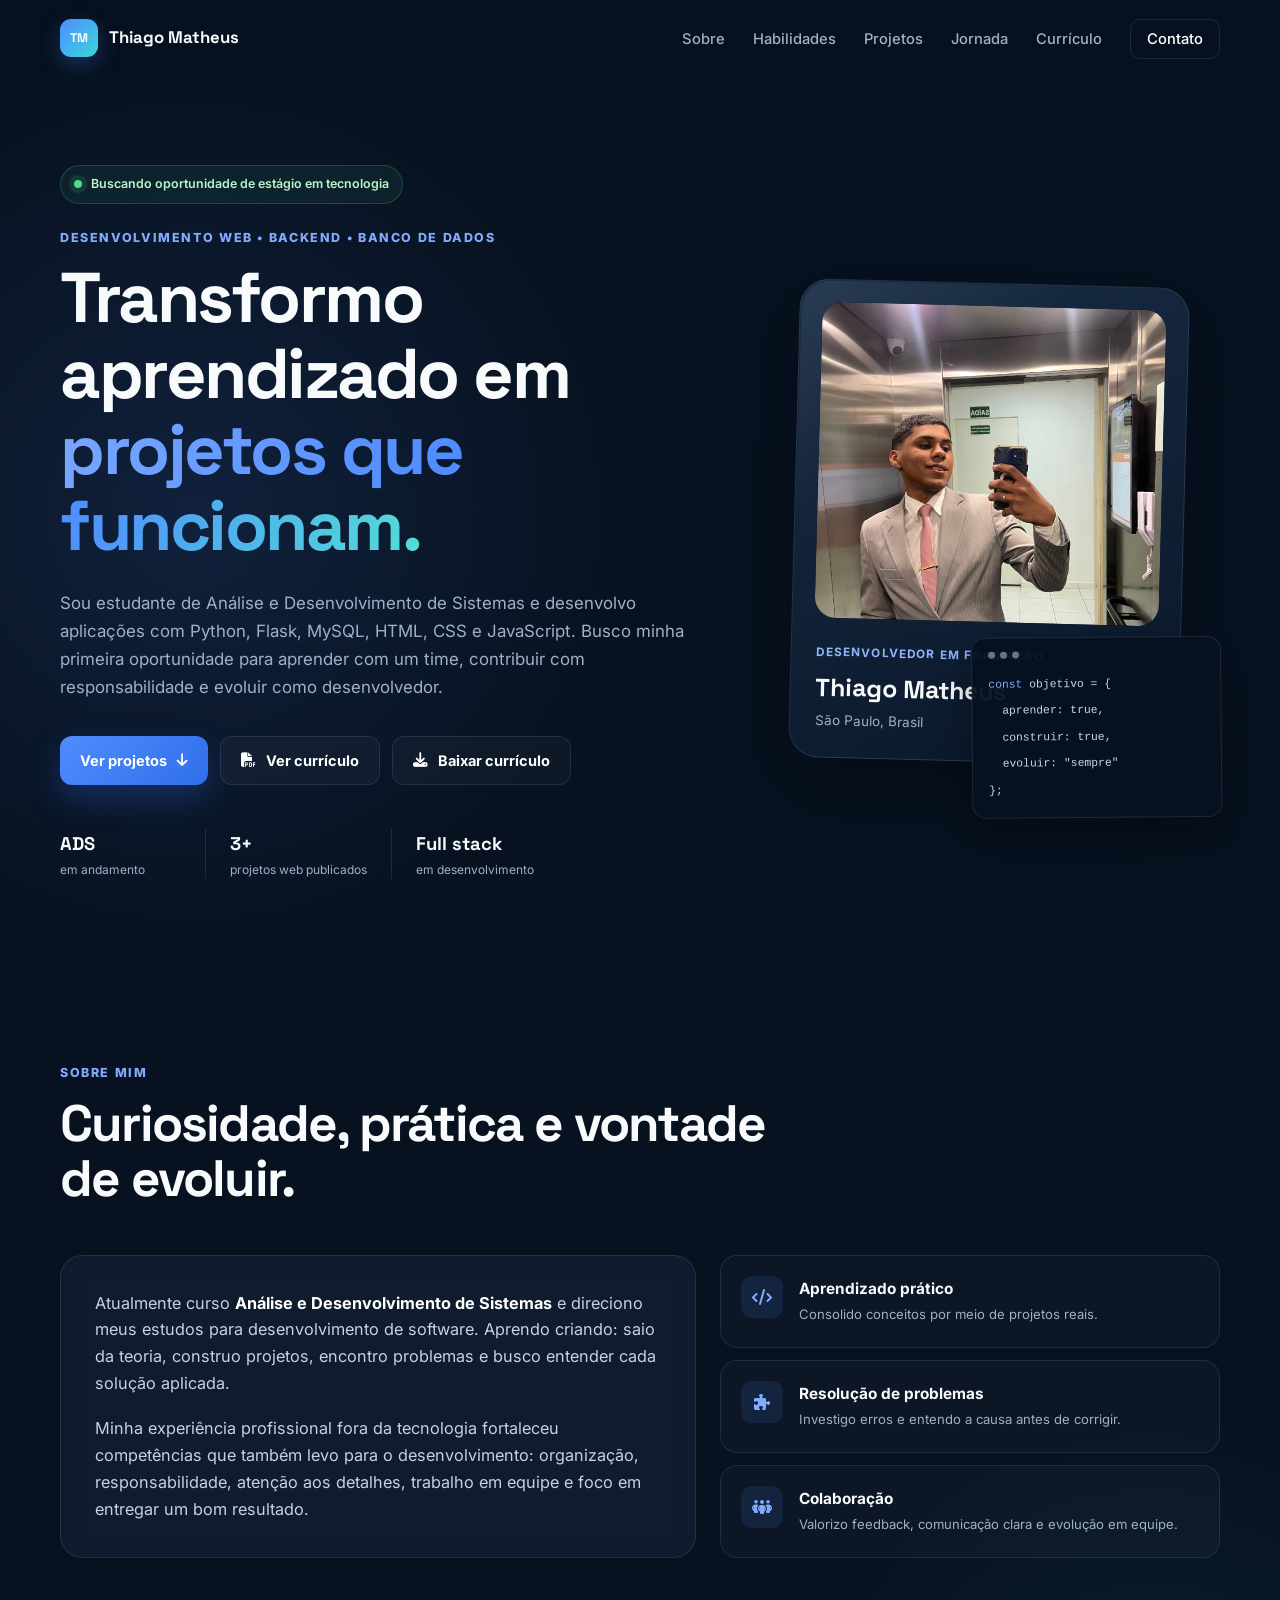
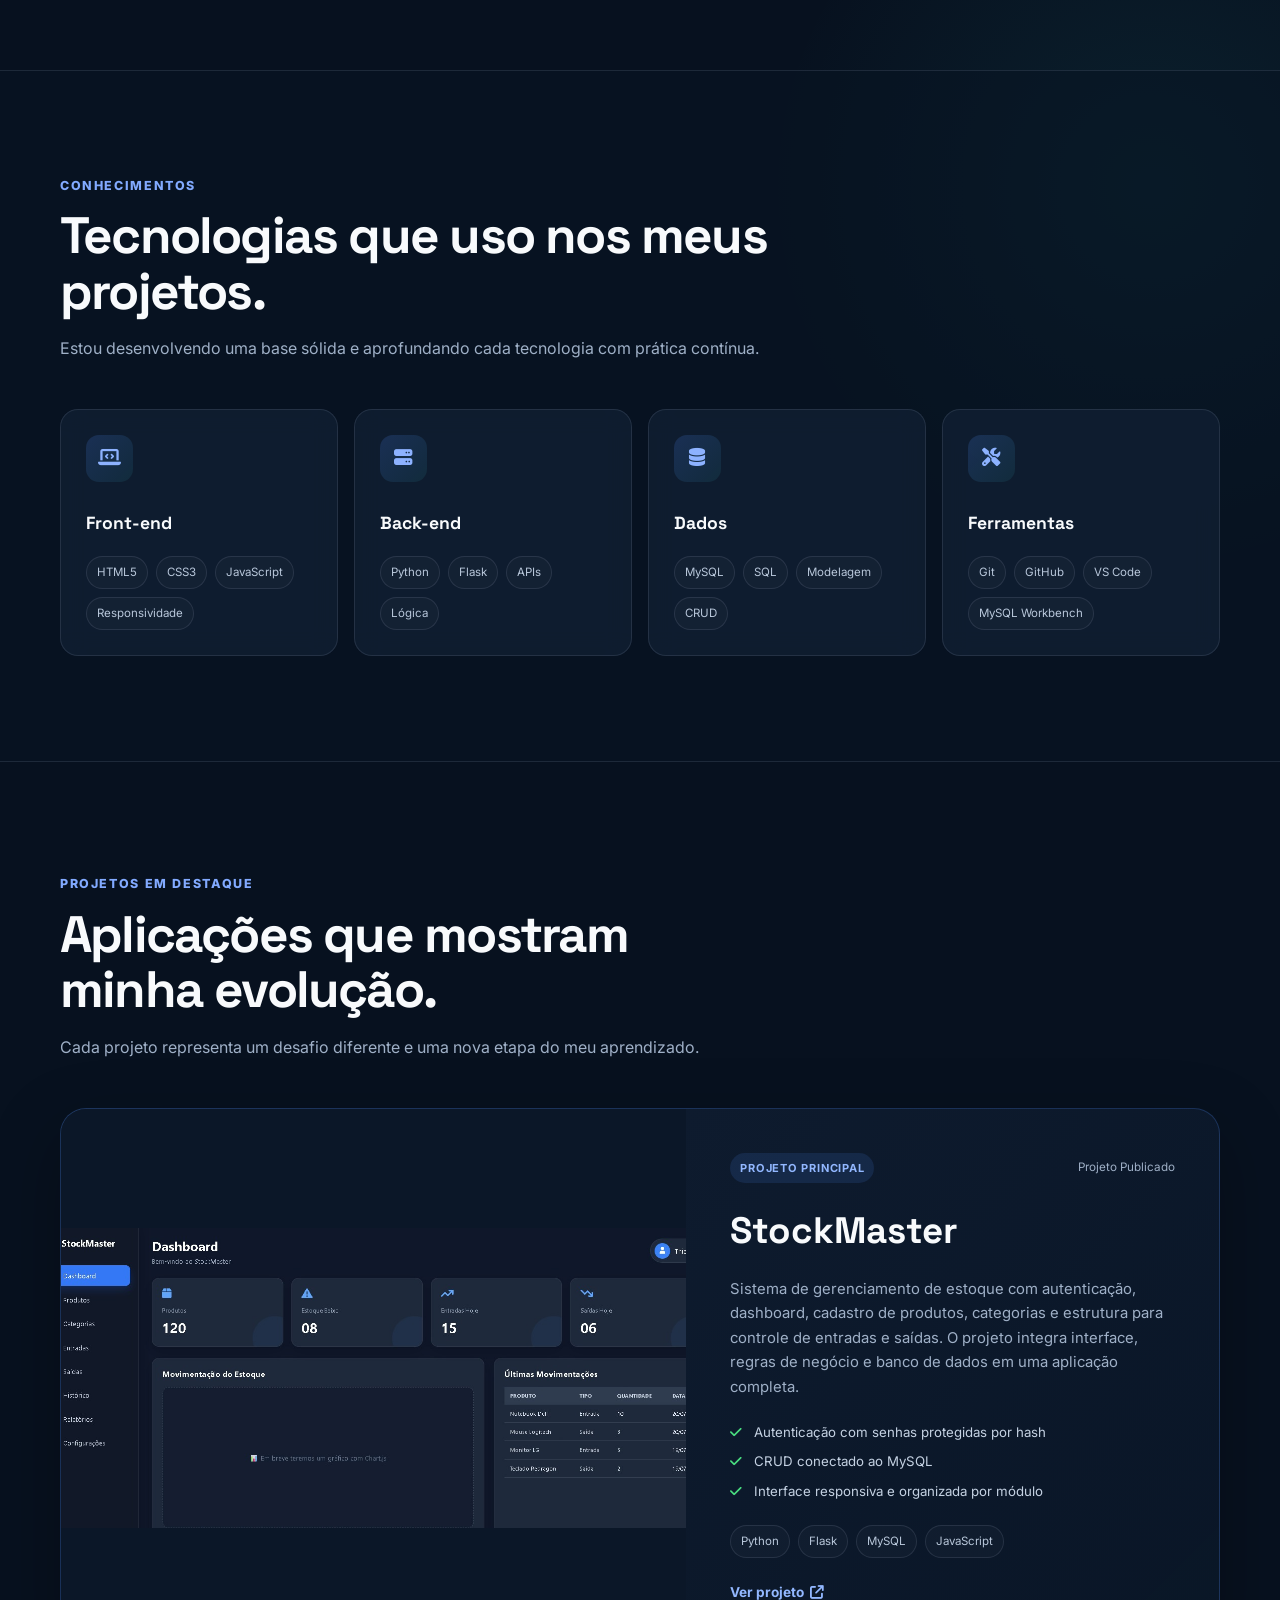
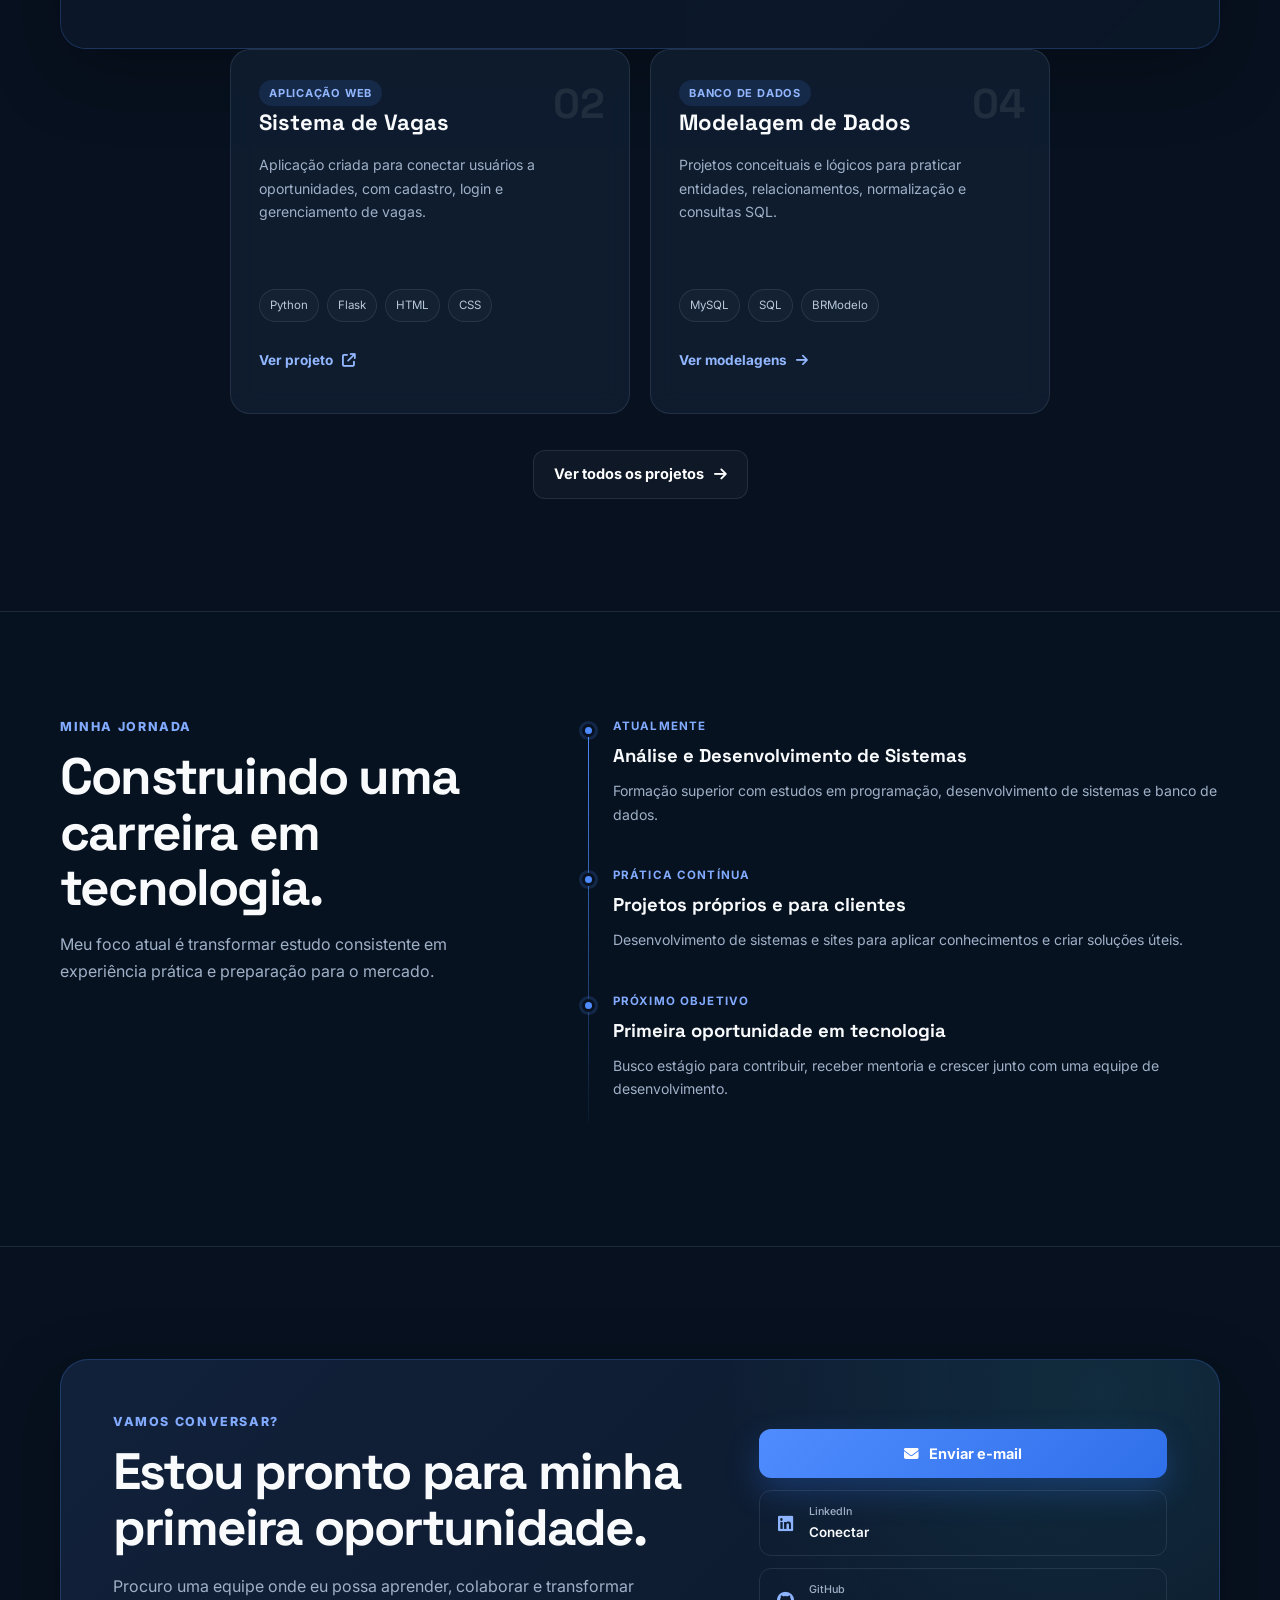
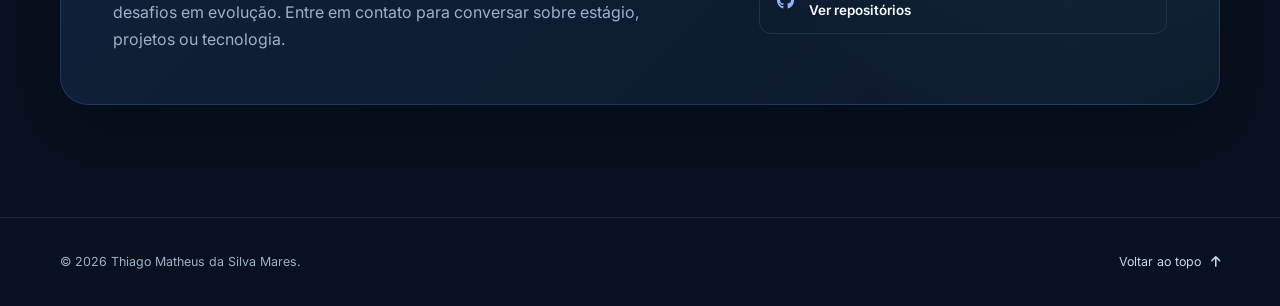
==== index.html @ f0c4ed1e "..." ====
<!DOCTYPE html>
<html lang="pt-BR">
<head>
    <meta charset="UTF-8">
    <meta name="viewport" content="width=device-width, initial-scale=1.0">
    <meta name="description" content="Portfólio de Thiago Matheus, estudante de Análise e Desenvolvimento de Sistemas com projetos em Python, Flask, MySQL e desenvolvimento web.">
    <meta name="theme-color" content="#07111f">
    <title>Thiago Matheus | Desenvolvedor em formação</title>

    <link rel="shortcut icon" href="Banco-de-dados/img/favicon.ico" type="image/x-icon">
    <link rel="preconnect" href="https://fonts.googleapis.com">
    <link rel="preconnect" href="https://fonts.gstatic.com" crossorigin>
    <link href="https://fonts.googleapis.com/css2?family=Inter:wght@400;500;600;700;800&family=Space+Grotesk:wght@600;700&display=swap" rel="stylesheet">
    <link rel="stylesheet" href="https://cdnjs.cloudflare.com/ajax/libs/font-awesome/6.7.2/css/all.min.css">
    <link rel="stylesheet" href="estilo/style.css">
</head>

<body>
    <a class="skip-link" href="#conteudo">Ir para o conteúdo</a>

    <header class="site-header" id="inicio">
        <nav class="navbar" aria-label="Navegação principal">
            <a class="brand" href="#inicio" aria-label="Página inicial de Thiago Matheus">
                <span class="brand-mark">TM</span>
                <span>Thiago Matheus</span>
            </a>

            <button class="menu-button" type="button" aria-label="Abrir menu" aria-expanded="false" aria-controls="main-menu">
                <i class="fa-solid fa-bars"></i>
            </button>

            <ul class="nav-links" id="main-menu">
                <li><a href="#sobre">Sobre</a></li>
                <li><a href="#habilidades">Habilidades</a></li>
                <li><a href="#projetos">Projetos</a></li>
                <li><a href="#jornada">Jornada</a></li>
                <li><a href="assets/curriculo/Curriculo_Thiago_Matheus_Atualizado.pdf" target="_blank">Currículo</a></li>
                <li><a class="nav-cta" href="#contato">Contato</a></li>
            </ul>
        </nav>
    </header>

    <main id="conteudo">
        <section class="hero section-shell" aria-labelledby="hero-title">
            <div class="hero-copy reveal">
                <div class="availability">
                    <span class="status-dot"></span>
                    Buscando oportunidade de estágio em tecnologia
                </div>

                <p class="eyebrow">Desenvolvimento web • Backend • Banco de dados</p>
                <h1 id="hero-title">Transformo aprendizado em <span>projetos que funcionam.</span></h1>

                <p class="hero-description">
                    Sou estudante de Análise e Desenvolvimento de Sistemas e desenvolvo aplicações com
                    Python, Flask, MySQL, HTML, CSS e JavaScript. Busco minha primeira oportunidade para
                    aprender com um time, contribuir com responsabilidade e evoluir como desenvolvedor.
                </p>

                <div class="hero-actions">
                    <a class="button button-primary" href="#projetos">
                        Ver projetos
                        <i class="fa-solid fa-arrow-down"></i>
                    </a>
                    <a class="button button-secondary" href="assets/curriculo/Curriculo_Thiago_Matheus_.pdf" target="_blank" rel="noopener noreferrer">
                        <i class="fa-solid fa-file-pdf"></i>
                        Ver currículo
                    </a>
                    <a class="button button-secondary" href="assets/curriculo/Curriculo_Thiago_Matheus_.pdf" download>
                        <i class="fa-solid fa-download"></i>
                        Baixar currículo
                    </a>
                </div>

                <ul class="hero-highlights" aria-label="Destaques profissionais">
                    <li><strong>ADS</strong><span>em andamento</span></li>
                    <li><strong>3+</strong><span>projetos web publicados</span></li>
                    <li><strong>Full stack</strong><span>em desenvolvimento</span></li>
                </ul>
            </div>

            <div class="hero-visual reveal" aria-label="Apresentação de Thiago Matheus">
                <div class="profile-glow"></div>
                <div class="profile-card">
                    <div class="profile-image-wrap">
                        <img src="Banco-de-dados/img/WhatsApp Image 2026-07-23 at 18.38.19.jpeg" alt="Foto de Thiago Matheus" class="profile-image">
                    </div>
                    <div class="profile-content">
                        <span class="profile-label">Desenvolvedor em formação</span>
                        <h2>Thiago Matheus</h2>
                        <p>São Paulo, Brasil</p>
                    </div>
                    <div class="code-window" aria-hidden="true">
                        <div class="code-dots"><span></span><span></span><span></span></div>
                        <code><span>const</span> objetivo = {<br>&nbsp;&nbsp;aprender: true,<br>&nbsp;&nbsp;construir: true,<br>&nbsp;&nbsp;evoluir: "sempre"<br>};</code>
                    </div>
                </div>
            </div>
        </section>

        <section class="about section-shell" id="sobre">
            <div class="section-heading reveal">
                <p class="eyebrow">Sobre mim</p>
                <h2>Curiosidade, prática e vontade de evoluir.</h2>
            </div>

            <div class="about-grid">
                <article class="about-card reveal">
                    <p>
                        Atualmente curso <strong>Análise e Desenvolvimento de Sistemas</strong> e direciono meus estudos
                        para desenvolvimento de software. Aprendo criando: saio da teoria, construo projetos, encontro
                        problemas e busco entender cada solução aplicada.
                    </p>
                    <p>
                        Minha experiência profissional fora da tecnologia fortaleceu competências que também levo para
                        o desenvolvimento: organização, responsabilidade, atenção aos detalhes, trabalho em equipe e foco
                        em entregar um bom resultado.
                    </p>
                </article>

                <div class="principles reveal">
                    <div class="principle">
                        <i class="fa-solid fa-code"></i>
                        <div><h3>Aprendizado prático</h3><p>Consolido conceitos por meio de projetos reais.</p></div>
                    </div>
                    <div class="principle">
                        <i class="fa-solid fa-puzzle-piece"></i>
                        <div><h3>Resolução de problemas</h3><p>Investigo erros e entendo a causa antes de corrigir.</p></div>
                    </div>
                    <div class="principle">
                        <i class="fa-solid fa-people-group"></i>
                        <div><h3>Colaboração</h3><p>Valorizo feedback, comunicação clara e evolução em equipe.</p></div>
                    </div>
                </div>
            </div>
        </section>

        <section class="skills-section" id="habilidades">
            <div class="section-shell">
                <div class="section-heading reveal">
                    <p class="eyebrow">Conhecimentos</p>
                    <h2>Tecnologias que uso nos meus projetos.</h2>
                    <p>Estou desenvolvendo uma base sólida e aprofundando cada tecnologia com prática contínua.</p>
                </div>

                <div class="skills-grid">
                    <article class="skill-group reveal">
                        <div class="skill-icon"><i class="fa-solid fa-laptop-code"></i></div>
                        <h3>Front-end</h3>
                        <div class="skill-tags"><span>HTML5</span><span>CSS3</span><span>JavaScript</span><span>Responsividade</span></div>
                    </article>
                    <article class="skill-group reveal">
                        <div class="skill-icon"><i class="fa-solid fa-server"></i></div>
                        <h3>Back-end</h3>
                        <div class="skill-tags"><span>Python</span><span>Flask</span><span>APIs</span><span>Lógica</span></div>
                    </article>
                    <article class="skill-group reveal">
                        <div class="skill-icon"><i class="fa-solid fa-database"></i></div>
                        <h3>Dados</h3>
                        <div class="skill-tags"><span>MySQL</span><span>SQL</span><span>Modelagem</span><span>CRUD</span></div>
                    </article>
                    <article class="skill-group reveal">
                        <div class="skill-icon"><i class="fa-solid fa-screwdriver-wrench"></i></div>
                        <h3>Ferramentas</h3>
                        <div class="skill-tags"><span>Git</span><span>GitHub</span><span>VS Code</span><span>MySQL Workbench</span></div>
                    </article>
                </div>
            </div>
        </section>

        <section class="projects section-shell" id="projetos">
            <div class="section-heading reveal">
                <p class="eyebrow">Projetos em destaque</p>
                <h2>Aplicações que mostram minha evolução.</h2>
                <p>Cada projeto representa um desafio diferente e uma nova etapa do meu aprendizado.</p>
            </div>

           <div class="featured-project reveal">

    <div class="project-preview stockmaster-preview">
        <img 
            src="Banco-de-dados/img/stockmaster.jpeg" 
            alt="Dashboard do sistema StockMaster"
            class="stockmaster-image"
        >
    </div>


                <div class="project-content">
                    <div class="project-meta"><span class="badge">Projeto principal</span><span>Projeto Publicado</span></div>
                    <h3>StockMaster</h3>
                    <p>
                        Sistema de gerenciamento de estoque com autenticação, dashboard, cadastro de produtos,
                        categorias e estrutura para controle de entradas e saídas. O projeto integra interface,
                        regras de negócio e banco de dados em uma aplicação completa.
                    </p>
                    <ul class="project-results">
                        <li><i class="fa-solid fa-check"></i> Autenticação com senhas protegidas por hash</li>
                        <li><i class="fa-solid fa-check"></i> CRUD conectado ao MySQL</li>
                        <li><i class="fa-solid fa-check"></i> Interface responsiva e organizada por módulo</li>
                    </ul>
                    <div class="tech-list"><span>Python</span><span>Flask</span><span>MySQL</span><span>JavaScript</span></div>
                    <a class="text-link" href="https://stockmaster-thiago3.onrender.com" target="_blank" rel="noopener noreferrer">Ver projeto<i class="fa-solid fa-arrow-up-right-from-square"></i></a>
                </div>
            </div>

            <div class="project-grid">
                <article class="project-card reveal">
                    <div class="project-number">02</div>
                    <span class="badge badge-alt">Aplicação web</span>
                    <h3>Sistema de Vagas</h3>
                    <p>Aplicação criada para conectar usuários a oportunidades, com cadastro, login e gerenciamento de vagas.</p>
                    <div class="tech-list"><span>Python</span><span>Flask</span><span>HTML</span><span>CSS</span></div>
                    <a class="text-link" href="https://sistemavagas.netlify.app/" target="_blank" rel="noopener noreferrer">Ver projeto <i class="fa-solid fa-arrow-up-right-from-square"></i></a>
                </article>

               

                <article class="project-card reveal">
                    <div class="project-number">04</div>
                    <span class="badge badge-alt">Banco de dados</span>
                    <h3>Modelagem de Dados</h3>
                    <p>Projetos conceituais e lógicos para praticar entidades, relacionamentos, normalização e consultas SQL.</p>
                    <div class="tech-list"><span>MySQL</span><span>SQL</span><span>BRModelo</span></div>
                    <a class="text-link" href="Banco-de-dados/banco-dados.html">Ver modelagens <i class="fa-solid fa-arrow-right"></i></a>
                </article>
            </div>

            <div class="center-action reveal">
                <a class="button button-secondary" href="Meus-projetos/projetos.html">Ver todos os projetos <i class="fa-solid fa-arrow-right"></i></a>
            </div>
        </section>

        <section class="journey-section" id="jornada">
            <div class="section-shell journey-grid">
                <div class="section-heading reveal">
                    <p class="eyebrow">Minha jornada</p>
                    <h2>Construindo uma carreira em tecnologia.</h2>
                    <p>Meu foco atual é transformar estudo consistente em experiência prática e preparação para o mercado.</p>
                </div>

                <div class="timeline reveal">
                    <article class="timeline-item">
                        <span class="timeline-dot"></span>
                        <p class="timeline-date">Atualmente</p>
                        <h3>Análise e Desenvolvimento de Sistemas</h3>
                        <p>Formação superior com estudos em programação, desenvolvimento de sistemas e banco de dados.</p>
                    </article>
                    <article class="timeline-item">
                        <span class="timeline-dot"></span>
                        <p class="timeline-date">Prática contínua</p>
                        <h3>Projetos próprios e para clientes</h3>
                        <p>Desenvolvimento de sistemas e sites para aplicar conhecimentos e criar soluções úteis.</p>
                    </article>
                    <article class="timeline-item">
                        <span class="timeline-dot"></span>
                        <p class="timeline-date">Próximo objetivo</p>
                        <h3>Primeira oportunidade em tecnologia</h3>
                        <p>Busco estágio para contribuir, receber mentoria e crescer junto com uma equipe de desenvolvimento.</p>
                    </article>
                </div>
            </div>
        </section>

        <section class="contact section-shell" id="contato">
            <div class="contact-card reveal">
                <div>
                    <p class="eyebrow">Vamos conversar?</p>
                    <h2>Estou pronto para minha primeira oportunidade.</h2>
                    <p>
                        Procuro uma equipe onde eu possa aprender, colaborar e transformar desafios em evolução.
                        Entre em contato para conversar sobre estágio, projetos ou tecnologia.
                    </p>
                </div>

                <div class="contact-actions">
                    <a class="button button-primary" href="mailto:thiagomatheus4033@gmail.com"><i class="fa-solid fa-envelope"></i> Enviar e-mail</a>
                    <a class="contact-link" href="https://www.linkedin.com/in/thiago-matheus-a689ba3b1" target="_blank" rel="noopener noreferrer"><i class="fa-brands fa-linkedin"></i><span><small>LinkedIn</small>Conectar</span></a>
                    <a class="contact-link" href="https://github.com/thiagosilva80" target="_blank" rel="noopener noreferrer"><i class="fa-brands fa-github"></i><span><small>GitHub</small>Ver repositórios</span></a>
                </div>
            </div>
        </section>
    </main>

    <footer class="site-footer">
        <div class="section-shell footer-content">
            <p>© 2026 Thiago Matheus da Silva Mares.</p>
            <a href="#inicio">Voltar ao topo <i class="fa-solid fa-arrow-up"></i></a>
        </div>
    </footer>

    <script src="script.js"></script>
</body>
</html>
---- estilo/style.css ----
:root {
    --bg: #07111f;
    --bg-soft: #0b1728;
    --surface: rgba(17, 31, 51, 0.82);
    --surface-solid: #111f33;
    --surface-light: #172a43;
    --border: rgba(148, 163, 184, 0.16);
    --text: #f8fafc;
    --muted: #9fb0c7;
    --primary: #4f8cff;
    --primary-strong: #2f6fe9;
    --cyan: #38d9d9;
    --success: #4ade80;
    --shadow: 0 24px 70px rgba(0, 0, 0, 0.28);
    --radius: 22px;
    --max-width: 1160px;
}

* { margin: 0; padding: 0; box-sizing: border-box; }
html { scroll-behavior: smooth; scroll-padding-top: 92px; }
body {
    min-height: 100vh;
    background:
        radial-gradient(circle at 15% 10%, rgba(79, 140, 255, 0.13), transparent 28rem),
        radial-gradient(circle at 90% 35%, rgba(56, 217, 217, 0.08), transparent 24rem),
        var(--bg);
    color: var(--text);
    font-family: "Inter", sans-serif;
    line-height: 1.65;
    overflow-x: hidden;
}
body::before {
    content: "";
    position: fixed;
    inset: 0;
    pointer-events: none;
    opacity: 0.22;
    background-image: linear-gradient(rgba(255,255,255,.025) 1px, transparent 1px), linear-gradient(90deg, rgba(255,255,255,.025) 1px, transparent 1px);
    background-size: 42px 42px;
    mask-image: linear-gradient(to bottom, black, transparent 80%);
    z-index: -1;
}
a { color: inherit; }
img { max-width: 100%; display: block; }
button, a { -webkit-tap-highlight-color: transparent; }

.skip-link { position: fixed; top: -60px; left: 20px; z-index: 999; padding: 12px 16px; background: white; color: #07111f; border-radius: 8px; transition: top .2s; }
.skip-link:focus { top: 16px; }
.section-shell { width: min(calc(100% - 40px), var(--max-width)); margin-inline: auto; }

.site-header { position: sticky; top: 0; z-index: 100; border-bottom: 1px solid transparent; background: rgba(7, 17, 31, 0.74); backdrop-filter: blur(18px); transition: border-color .25s, box-shadow .25s; }
.site-header.scrolled { border-color: var(--border); box-shadow: 0 12px 35px rgba(0,0,0,.15); }
.navbar { width: min(calc(100% - 40px), var(--max-width)); height: 76px; margin-inline: auto; display: flex; align-items: center; justify-content: space-between; }
.brand { display: inline-flex; align-items: center; gap: 11px; text-decoration: none; font-family: "Space Grotesk", sans-serif; font-weight: 700; font-size: 1.05rem; }
.brand-mark { display: grid; place-items: center; width: 38px; aspect-ratio: 1; border-radius: 11px; background: linear-gradient(135deg, var(--primary), var(--cyan)); color: white; font-size: .78rem; box-shadow: 0 8px 22px rgba(79,140,255,.28); }
.nav-links { display: flex; align-items: center; gap: 28px; list-style: none; }
.nav-links a { color: var(--muted); text-decoration: none; font-size: .92rem; font-weight: 500; transition: color .2s; }
.nav-links a:hover, .nav-links a.active { color: white; }
.nav-links .nav-cta { padding: 10px 16px; border: 1px solid var(--border); border-radius: 10px; color: white; }
.nav-links .nav-cta:hover { border-color: rgba(79,140,255,.6); background: rgba(79,140,255,.1); }
.menu-button { display: none; border: 0; background: transparent; color: white; font-size: 1.35rem; cursor: pointer; }

.hero { min-height: calc(100vh - 76px); padding-block: 88px 72px; display: grid; grid-template-columns: 1.15fr .85fr; align-items: center; gap: 74px; }
.availability { width: fit-content; display: inline-flex; align-items: center; gap: 9px; margin-bottom: 24px; padding: 8px 13px; border: 1px solid rgba(74,222,128,.22); border-radius: 999px; background: rgba(74,222,128,.07); color: #b7f7c8; font-size: .78rem; font-weight: 600; }
.status-dot { width: 8px; height: 8px; border-radius: 50%; background: var(--success); box-shadow: 0 0 0 5px rgba(74,222,128,.12); }
.eyebrow { margin-bottom: 12px; color: #82aaff; font-size: .78rem; font-weight: 800; text-transform: uppercase; letter-spacing: .13em; }
.hero h1, .section-heading h2, .contact-card h2 { font-family: "Space Grotesk", sans-serif; letter-spacing: -.035em; line-height: 1.08; }
.hero h1 { max-width: 760px; font-size: clamp(2.7rem, 5.5vw, 5rem); }
.hero h1 span { background: linear-gradient(110deg, #79a7ff, #4f8cff 52%, #51dfd5); -webkit-background-clip: text; background-clip: text; color: transparent; }
.hero-description { max-width: 680px; margin-top: 26px; color: var(--muted); font-size: 1.06rem; }
.hero-actions { display: flex; flex-wrap: wrap; gap: 12px; margin-top: 34px; }
.button { display: inline-flex; align-items: center; justify-content: center; gap: 10px; min-height: 49px; padding: 0 20px; border-radius: 12px; text-decoration: none; font-size: .91rem; font-weight: 700; transition: transform .22s, background .22s, border-color .22s, box-shadow .22s; }
.button:hover { transform: translateY(-2px); }
.button-primary { background: linear-gradient(135deg, var(--primary), var(--primary-strong)); color: white; box-shadow: 0 14px 32px rgba(47,111,233,.28); }
.button-primary:hover { box-shadow: 0 17px 38px rgba(47,111,233,.38); }
.button-secondary { border: 1px solid var(--border); background: rgba(255,255,255,.03); color: white; }
.button-secondary:hover { border-color: rgba(79,140,255,.5); background: rgba(79,140,255,.08); }
.hero-highlights { display: flex; flex-wrap: wrap; gap: 0; margin-top: 44px; list-style: none; }
.hero-highlights li { display: flex; flex-direction: column; min-width: 145px; padding: 0 24px; border-left: 1px solid var(--border); }
.hero-highlights li:first-child { padding-left: 0; border-left: 0; }
.hero-highlights strong { font-family: "Space Grotesk"; font-size: 1.15rem; }
.hero-highlights span { color: var(--muted); font-size: .75rem; }
.hero-visual { position: relative; display: grid; place-items: center; }
.profile-glow { position: absolute; width: 78%; aspect-ratio: 1; border-radius: 50%; background: radial-gradient(circle, rgba(79,140,255,.28), transparent 66%); filter: blur(12px); }
.profile-card { position: relative; width: min(100%, 390px); padding: 22px; border: 1px solid var(--border); border-radius: 30px; background: linear-gradient(155deg, rgba(25,45,71,.96), rgba(10,24,41,.95)); box-shadow: var(--shadow); transform: rotate(1.5deg); }
.profile-card::before { content: ""; position: absolute; inset: 1px; border-radius: inherit; background: linear-gradient(140deg, rgba(255,255,255,.08), transparent 30%); pointer-events: none; }
.profile-image-wrap { position: relative; overflow: hidden; aspect-ratio: 1 / .92; border-radius: 21px; background: #0c1828; }
.profile-image { width: 100%; height: 100%; object-fit: cover; object-position: center 18%; filter: saturate(.9) contrast(1.04); }
.profile-content { padding: 19px 3px 4px; }
.profile-label { color: #8fb5ff; font-size: .73rem; font-weight: 700; text-transform: uppercase; letter-spacing: .1em; }
.profile-content h2 { margin-top: 4px; font-family: "Space Grotesk"; font-size: 1.55rem; }
.profile-content p { color: var(--muted); font-size: .84rem; }
.code-window { position: absolute; right: -44px; bottom: -54px; width: 250px; padding: 13px 16px 17px; border: 1px solid var(--border); border-radius: 14px; background: rgba(7,17,31,.95); box-shadow: 0 18px 40px rgba(0,0,0,.3); transform: rotate(-2deg); }
.code-dots { display: flex; gap: 5px; margin-bottom: 10px; }
.code-dots span { width: 7px; height: 7px; border-radius: 50%; background: #64748b; }
.code-window code { color: #cbd5e1; font-size: .71rem; line-height: 1.65; }
.code-window code span { color: #83aaff; }

.about, .projects, .contact { padding-block: 112px; }
.section-heading { max-width: 720px; margin-bottom: 48px; }
.section-heading h2, .contact-card h2 { font-size: clamp(2rem, 4vw, 3.35rem); }
.section-heading > p:last-child { margin-top: 16px; color: var(--muted); }
.about-grid { display: grid; grid-template-columns: 1.12fr .88fr; gap: 24px; }
.about-card, .skill-group, .project-card { border: 1px solid var(--border); background: var(--surface); backdrop-filter: blur(12px); }
.about-card { padding: 34px; border-radius: var(--radius); color: #c5d2e3; font-size: 1.02rem; }
.about-card p + p { margin-top: 18px; }
.about-card strong { color: white; }
.principles { display: grid; gap: 12px; }
.principle { display: flex; align-items: flex-start; gap: 16px; padding: 20px; border: 1px solid var(--border); border-radius: 17px; background: rgba(255,255,255,.025); }
.principle > i { display: grid; place-items: center; flex: 0 0 42px; height: 42px; border-radius: 11px; background: rgba(79,140,255,.12); color: #82aaff; }
.principle h3 { font-size: .96rem; }
.principle p { margin-top: 3px; color: var(--muted); font-size: .82rem; }

.skills-section, .journey-section { padding-block: 105px; border-block: 1px solid var(--border); background: rgba(8,20,35,.55); }
.skills-grid { display: grid; grid-template-columns: repeat(4, 1fr); gap: 16px; }
.skill-group { min-height: 235px; padding: 25px; border-radius: 18px; transition: transform .25s, border-color .25s; }
.skill-group:hover { transform: translateY(-5px); border-color: rgba(79,140,255,.4); }
.skill-icon { display: grid; place-items: center; width: 47px; height: 47px; margin-bottom: 27px; border-radius: 13px; background: linear-gradient(135deg, rgba(79,140,255,.18), rgba(56,217,217,.08)); color: #8db2ff; font-size: 1.15rem; }
.skill-group h3 { margin-bottom: 18px; font-family: "Space Grotesk"; font-size: 1.1rem; }
.skill-tags, .tech-list { display: flex; flex-wrap: wrap; gap: 8px; }
.skill-tags span, .tech-list span { padding: 6px 10px; border: 1px solid var(--border); border-radius: 999px; color: #b8c7da; background: rgba(255,255,255,.025); font-size: .72rem; }

.featured-project { display: grid; grid-template-columns: 1.08fr .92fr; overflow: hidden; border: 1px solid rgba(79,140,255,.22); border-radius: 26px; background: linear-gradient(135deg, rgba(17,31,51,.97), rgba(10,23,40,.94)); box-shadow: var(--shadow); }
.project-preview { min-height: 440px; padding: 38px; background: radial-gradient(circle at 60% 30%, rgba(79,140,255,.2), transparent 45%), #091525; }
.stockmaster-preview { display: flex; align-items: stretch; gap: 13px; }
.fake-sidebar { width: 24%; padding: 24px 13px; border: 1px solid var(--border); border-radius: 18px; background: #101d30; }
.fake-logo { display: block; margin-bottom: 35px; color: #c7a184; }
.fake-nav { display: block; height: 28px; margin-bottom: 16px; border-radius: 8px; background: rgba(255,255,255,.06); }
.fake-nav.active { background: linear-gradient(90deg, #4f8cff, #3674e4); }
.fake-dashboard { flex: 1; padding: 26px 20px; border: 1px solid var(--border); border-radius: 18px; background: #0e1b2d; }
.fake-top { width: 45%; height: 24px; margin-bottom: 28px; border-radius: 7px; background: rgba(255,255,255,.12); }
.fake-cards { display: grid; grid-template-columns: repeat(3, 1fr); gap: 10px; }
.fake-cards span { height: 82px; border: 1px solid var(--border); border-radius: 12px; background: #172943; }
.fake-table { margin-top: 22px; padding: 16px; border-radius: 12px; background: #14253d; }
.fake-table span { display: block; height: 9px; margin: 13px 0; border-radius: 5px; background: rgba(255,255,255,.09); }
.project-content { display: flex; flex-direction: column; justify-content: center; padding: 44px; }
.project-meta { display: flex; justify-content: space-between; align-items: center; gap: 12px; color: var(--muted); font-size: .73rem; }
.badge { width: fit-content; padding: 6px 10px; border-radius: 999px; background: rgba(79,140,255,.13); color: #92b7ff; font-size: .69rem; font-weight: 700; text-transform: uppercase; letter-spacing: .07em; }
.badge-alt { margin-bottom: 20px; }
.project-content h3, .project-card h3 { font-family: "Space Grotesk"; }
.project-content h3 { margin-top: 18px; font-size: 2.3rem; }
.project-content > p { margin-top: 15px; color: var(--muted); font-size: .93rem; }
.project-results { display: grid; gap: 8px; margin: 22px 0; list-style: none; color: #c5d2e3; font-size: .83rem; }
.project-results i { margin-right: 8px; color: var(--success); }
.project-content .tech-list { margin-bottom: 23px; }
.text-link { width: fit-content; color: #92b7ff; text-decoration: none; font-size: .85rem; font-weight: 700; }
.text-link i { margin-left: 6px; transition: transform .2s; }
.text-link:hover i { transform: translate(3px, -2px); }
.project-grid {
    display: grid;
    grid-template-columns: repeat(2, minmax(0, 400px));
    justify-content: center;
    gap: 20px;
}
.project-card { position: relative; min-height: 365px; padding: 28px; border-radius: 20px; transition: transform .25s, border-color .25s; }
.project-card:hover { transform: translateY(-5px); border-color: rgba(79,140,255,.38); }
.project-number { position: absolute; top: 20px; right: 24px; color: rgba(255,255,255,.08); font-family: "Space Grotesk"; font-size: 2.6rem; font-weight: 700; }
.project-card h3 { margin-bottom: 13px; font-size: 1.38rem; }
.project-card > p { min-height: 116px; color: var(--muted); font-size: .88rem; }
.project-card .tech-list { margin: 20px 0 24px; }
.center-action { display: flex; justify-content: center; margin-top: 36px; }

.journey-grid { display: grid; grid-template-columns: .82fr 1.18fr; gap: 80px; align-items: start; }
.timeline { position: relative; padding-left: 30px; }
.timeline::before { content: ""; position: absolute; left: 5px; top: 8px; bottom: 18px; width: 1px; background: linear-gradient(var(--primary), rgba(79,140,255,.05)); }
.timeline-item { position: relative; padding-bottom: 40px; }
.timeline-dot { position: absolute; left: -31px; top: 7px; width: 13px; height: 13px; border: 3px solid #07111f; border-radius: 50%; background: var(--primary); box-shadow: 0 0 0 3px rgba(79,140,255,.18); }
.timeline-date { color: #82aaff; font-size: .72rem; font-weight: 700; text-transform: uppercase; letter-spacing: .1em; }
.timeline-item h3 { margin: 5px 0 8px; font-family: "Space Grotesk"; font-size: 1.16rem; }
.timeline-item > p:last-child { color: var(--muted); font-size: .88rem; }

.contact-card { display: grid; grid-template-columns: 1.18fr .82fr; gap: 60px; padding: 52px; border: 1px solid rgba(79,140,255,.24); border-radius: 28px; background: radial-gradient(circle at 90% 10%, rgba(56,217,217,.09), transparent 35%), linear-gradient(135deg, #11213a, #0c192b); box-shadow: var(--shadow); }
.contact-card > div:first-child > p:last-child { max-width: 650px; margin-top: 18px; color: var(--muted); }
.contact-actions { display: grid; gap: 12px; align-content: center; }
.contact-link { display: flex; align-items: center; gap: 13px; padding: 12px 14px; border: 1px solid var(--border); border-radius: 12px; text-decoration: none; transition: border-color .2s, background .2s; }
.contact-link:hover { border-color: rgba(79,140,255,.45); background: rgba(79,140,255,.07); }
.contact-link > i { width: 22px; text-align: center; color: #8eb3ff; font-size: 1.1rem; }
.contact-link span { font-size: .84rem; font-weight: 600; }
.contact-link small { display: block; color: var(--muted); font-size: .67rem; font-weight: 500; }
.site-footer { border-top: 1px solid var(--border); }
.footer-content { min-height: 88px; display: flex; align-items: center; justify-content: space-between; color: var(--muted); font-size: .78rem; }
.footer-content a { color: #c9d7e7; text-decoration: none; }
.footer-content i { margin-left: 6px; }

.reveal { opacity: 0; transform: translateY(22px); transition: opacity .65s ease, transform .65s ease; }
.reveal.visible { opacity: 1; transform: translateY(0); }

@media (max-width: 980px) {
    .hero { grid-template-columns: 1fr; min-height: auto; padding-top: 72px; }
    .hero-copy { text-align: center; }
    .availability, .hero-actions { margin-inline: auto; }
    .hero-description { margin-inline: auto; }
    .hero-highlights { justify-content: center; }
    .hero-visual { margin-top: 22px; }
    .about-grid, .featured-project, .journey-grid, .contact-card { grid-template-columns: 1fr; }
    .skills-grid { grid-template-columns: repeat(2, 1fr); }
    .project-grid { grid-template-columns: 1fr 1fr; }
    .featured-project .project-preview { min-height: 360px; }
    .journey-grid { gap: 28px; }
}

@media (max-width: 760px) {
    .menu-button { display: block; }
    .nav-links { position: absolute; top: 76px; left: 20px; right: 20px; display: grid; gap: 4px; padding: 14px; border: 1px solid var(--border); border-radius: 15px; background: rgba(10,23,40,.98); box-shadow: var(--shadow); opacity: 0; visibility: hidden; transform: translateY(-10px); transition: .22s; }
    .nav-links.open { opacity: 1; visibility: visible; transform: translateY(0); }
    .nav-links a { display: block; padding: 11px 12px; border-radius: 8px; }
    .nav-links a:hover { background: rgba(255,255,255,.04); }
    .nav-links .nav-cta { border: 0; }
    .hero { padding-block: 62px; gap: 52px; }
    .hero h1 { font-size: clamp(2.45rem, 12vw, 3.8rem); }
    .hero-highlights { display: grid; grid-template-columns: 1fr 1fr; width: 100%; }
    .hero-highlights li { min-width: 0; padding: 13px; border: 1px solid var(--border); }
    .hero-highlights li:first-child { padding: 13px; border: 1px solid var(--border); }
    .code-window { right: -8px; width: 220px; }
    .about, .projects, .contact, .skills-section, .journey-section { padding-block: 78px; }
    .skills-grid, .project-grid { grid-template-columns: 1fr; }
    .skill-group { min-height: auto; }
    .featured-project .project-preview { min-height: 300px; padding: 20px; }
    .project-content { padding: 30px 24px; }
    .project-card > p { min-height: auto; }
    .contact-card { padding: 32px 23px; gap: 30px; }
}

@media (max-width: 480px) {
    .section-shell, .navbar { width: min(calc(100% - 28px), var(--max-width)); }
    .brand span:last-child { display: none; }
    .hero-actions .button { width: 100%; }
    .hero-highlights { grid-template-columns: 1fr; }
    .profile-card { width: 92%; }
    .code-window { position: relative; right: auto; bottom: auto; width: 100%; margin-top: 14px; transform: none; }
    .fake-sidebar { display: none; }
    .project-meta { align-items: flex-start; flex-direction: column; }
    .footer-content { flex-direction: column; justify-content: center; gap: 7px; text-align: center; }
}

@media (prefers-reduced-motion: reduce) {
    html { scroll-behavior: auto; }
    *, *::before, *::after { animation-duration: .01ms !important; transition-duration: .01ms !important; }
    .reveal { opacity: 1; transform: none; }
}

.stockmaster-preview {
    width: 100%;
    min-height: 430px;
    display: flex;
    align-items: center;
    justify-content: center;
    overflow: hidden;
    padding: 18px;
    background: #0b1728;
}

.stockmaster-image {
    width: 115%;
    max-width: none;
    height: auto;
    display: block;
    object-fit: contain;
    border-radius: 10px;
    transition: transform 0.4s ease;
}

.stockmaster-preview:hover .stockmaster-image {
    transform: scale(1.03);
}
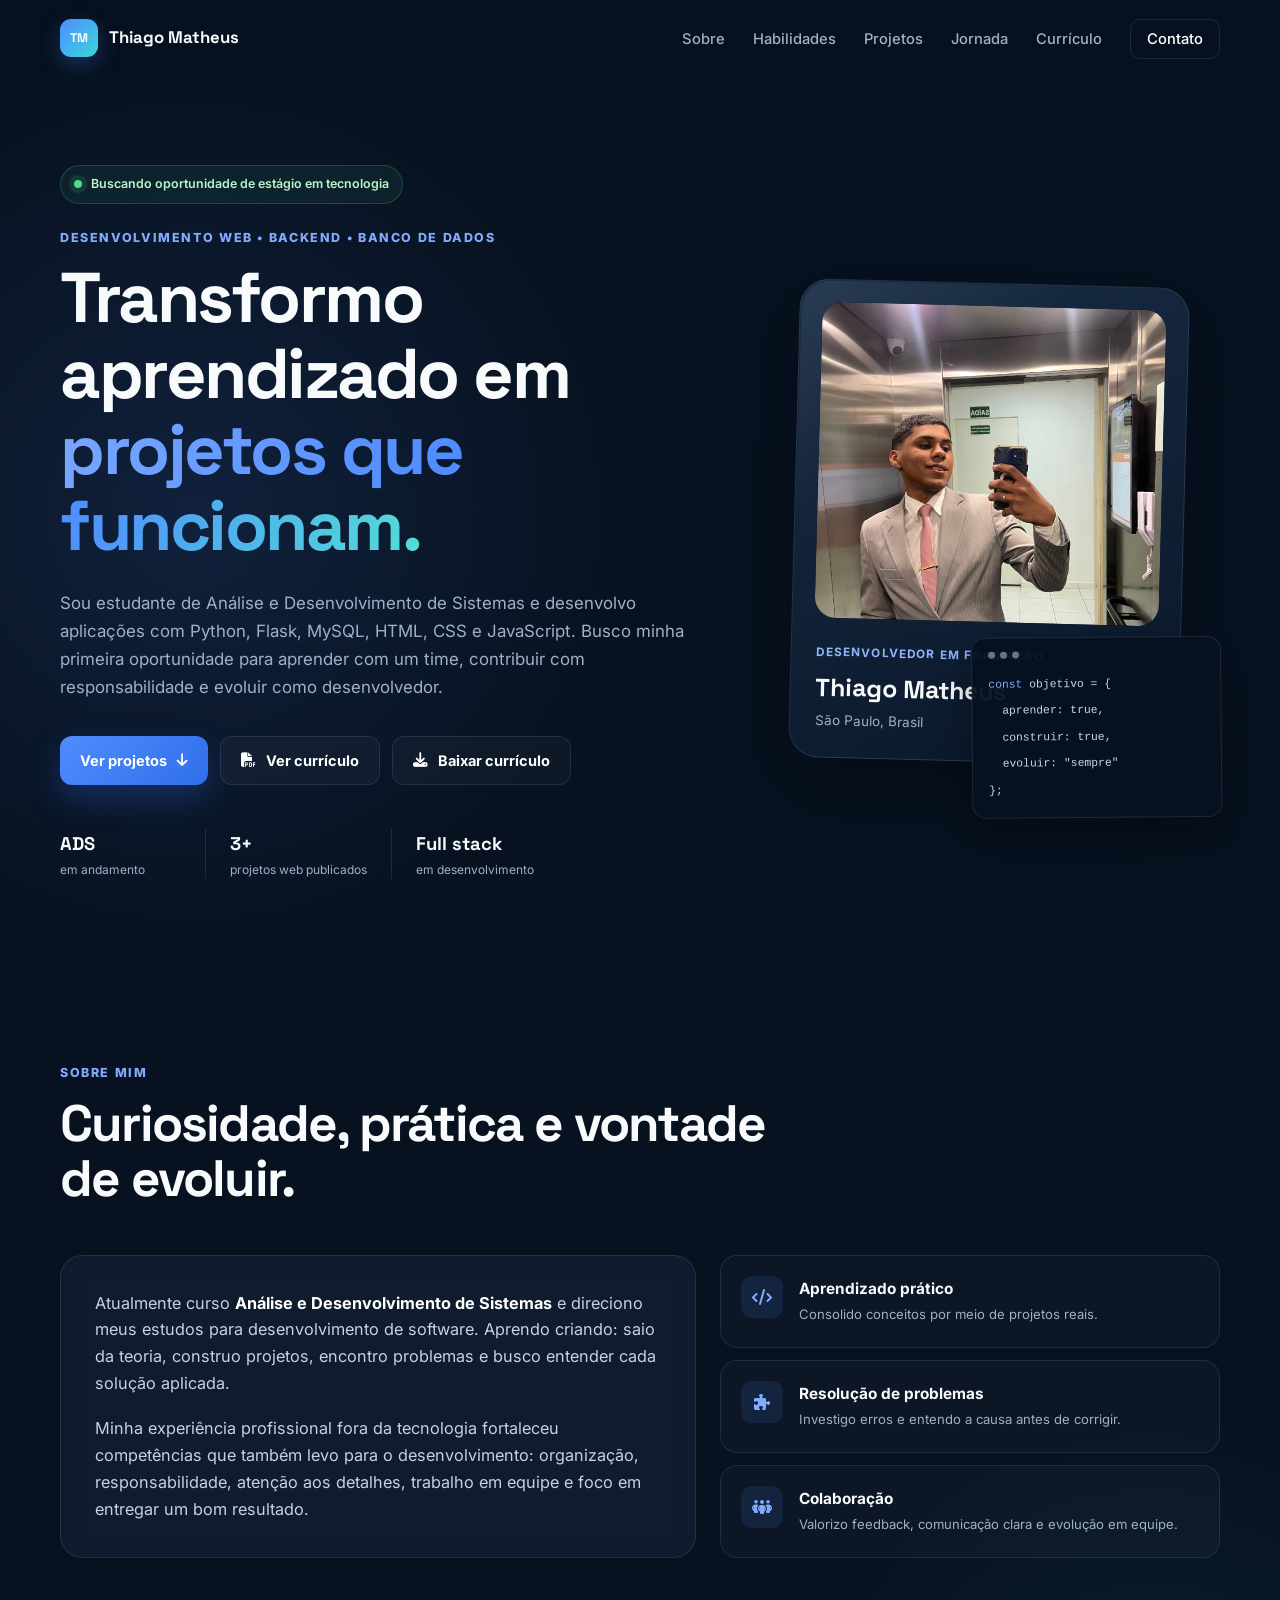
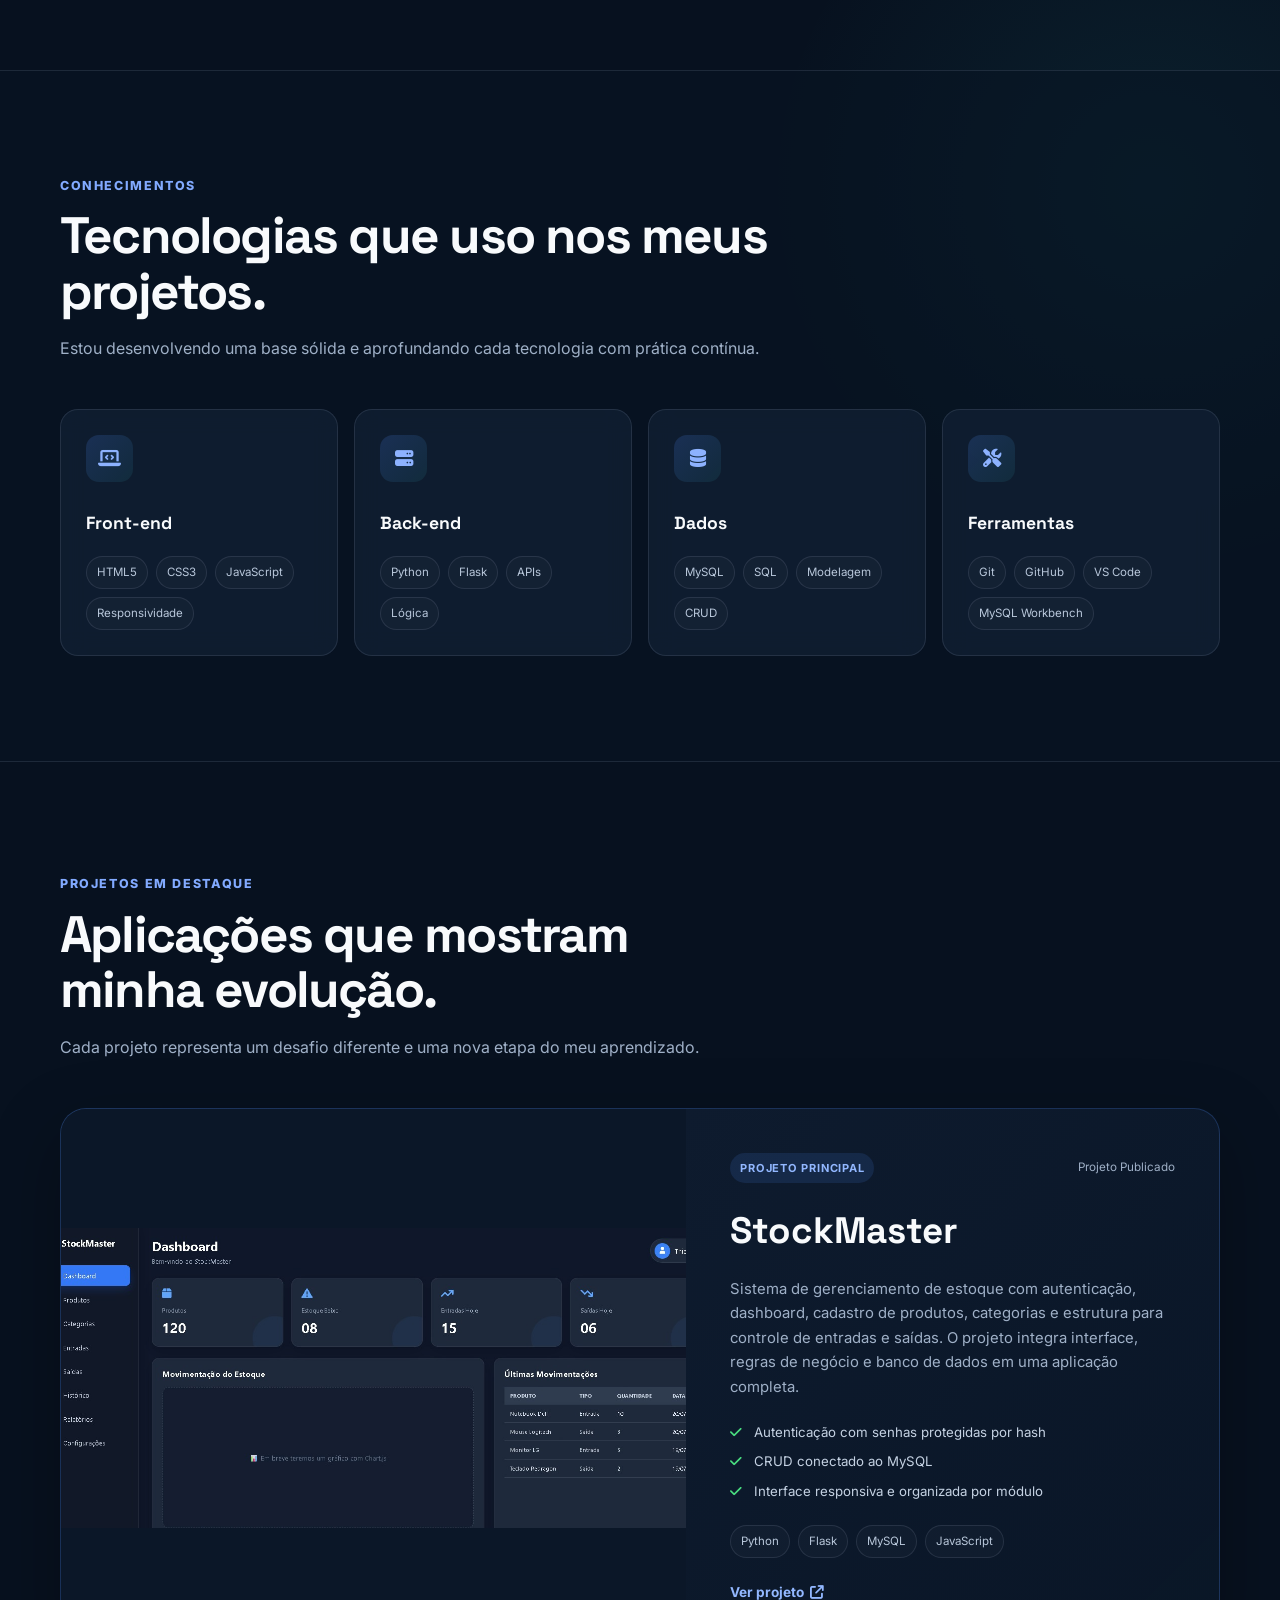
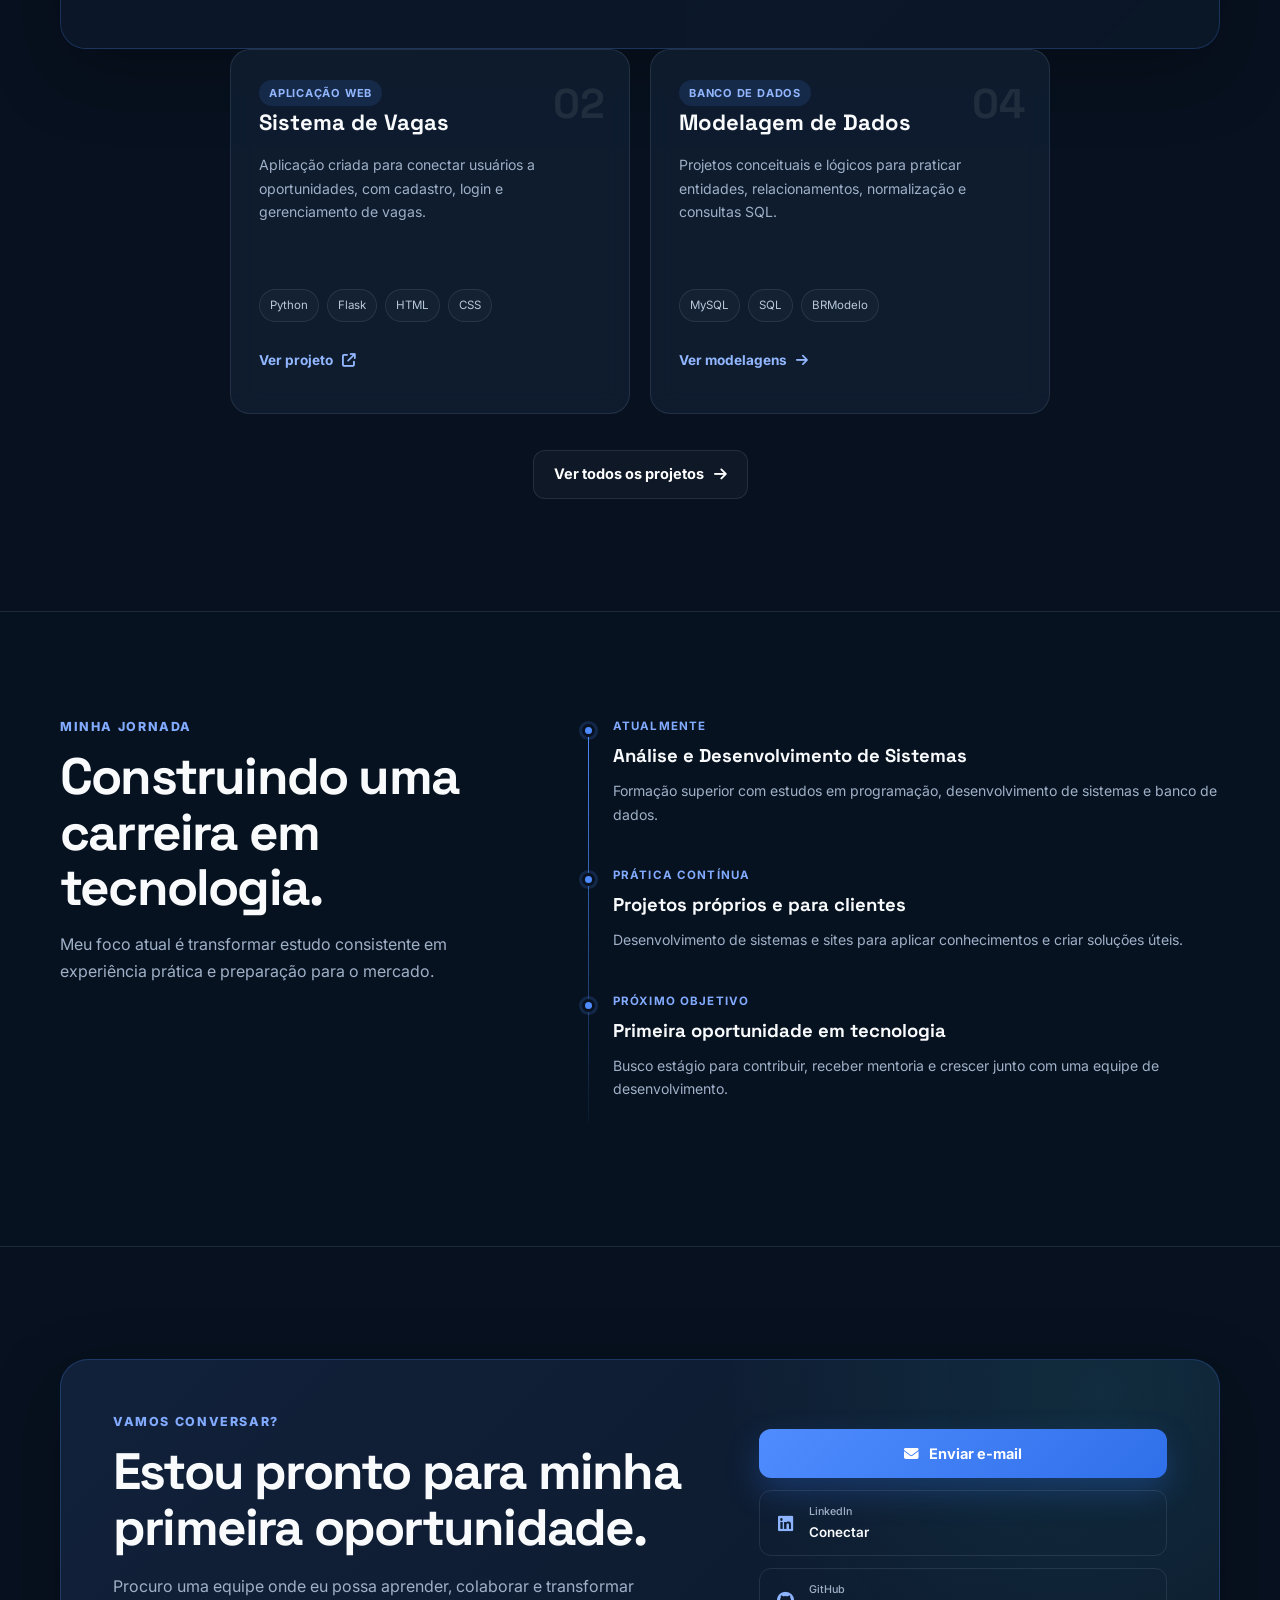
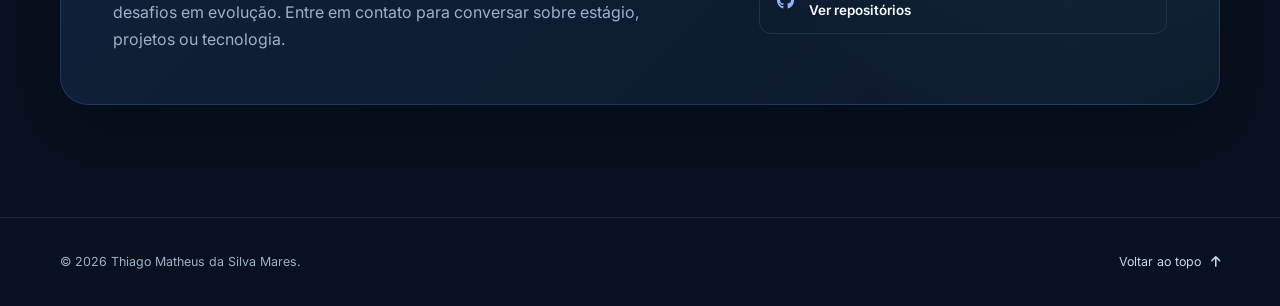
==== commit 873b3bc2: "..." ====
--- a/index.html
+++ b/index.html
@@ -34,7 +34,7 @@
                 <li><a href="#habilidades">Habilidades</a></li>
                 <li><a href="#projetos">Projetos</a></li>
                 <li><a href="#jornada">Jornada</a></li>
-                <li><a href="assets/curriculo/Curriculo_Thiago_Matheus_Atualizado.pdf" target="_blank">Currículo</a></li>
+                <li><a href="assets/curriculo/Curriculo_Thiago_Matheus_Atualizado.pdf2.pdf" target="_blank">Currículo</a></li>
                 <li><a class="nav-cta" href="#contato">Contato</a></li>
             </ul>
         </nav>
@@ -62,11 +62,11 @@
                         Ver projetos
                         <i class="fa-solid fa-arrow-down"></i>
                     </a>
-                    <a class="button button-secondary" href="assets/curriculo/Curriculo_Thiago_Matheus_.pdf" target="_blank" rel="noopener noreferrer">
+                    <a class="button button-secondary" href="assets/curriculo/Curriculo_Thiago_Matheus_Atualizado.pdf2.pdf" target="_blank" rel="noopener noreferrer">
                         <i class="fa-solid fa-file-pdf"></i>
                         Ver currículo
                     </a>
-                    <a class="button button-secondary" href="assets/curriculo/Curriculo_Thiago_Matheus_.pdf" download>
+                    <a class="button button-secondary" href="assets/curriculo/Curriculo_Thiago_Matheus_Atualizado.pdf2.pdf" download>
                         <i class="fa-solid fa-download"></i>
                         Baixar currículo
                     </a>
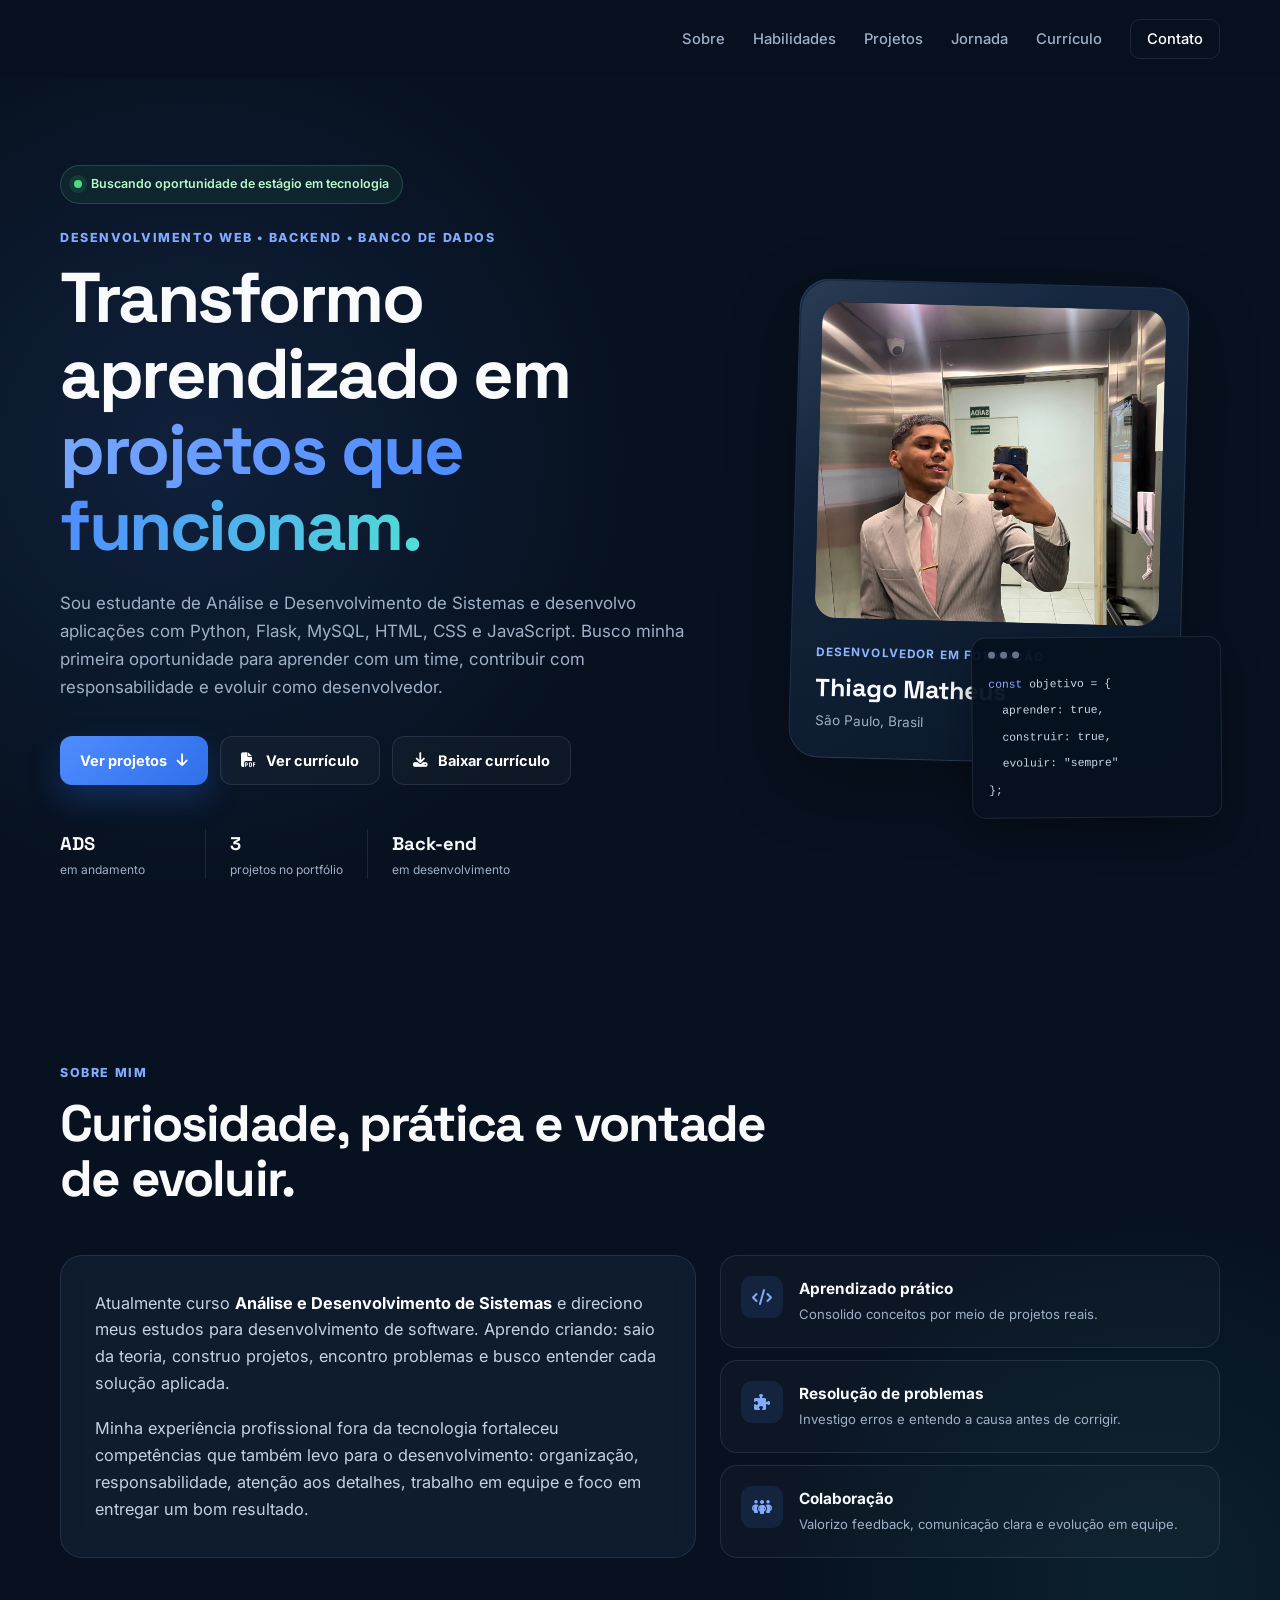
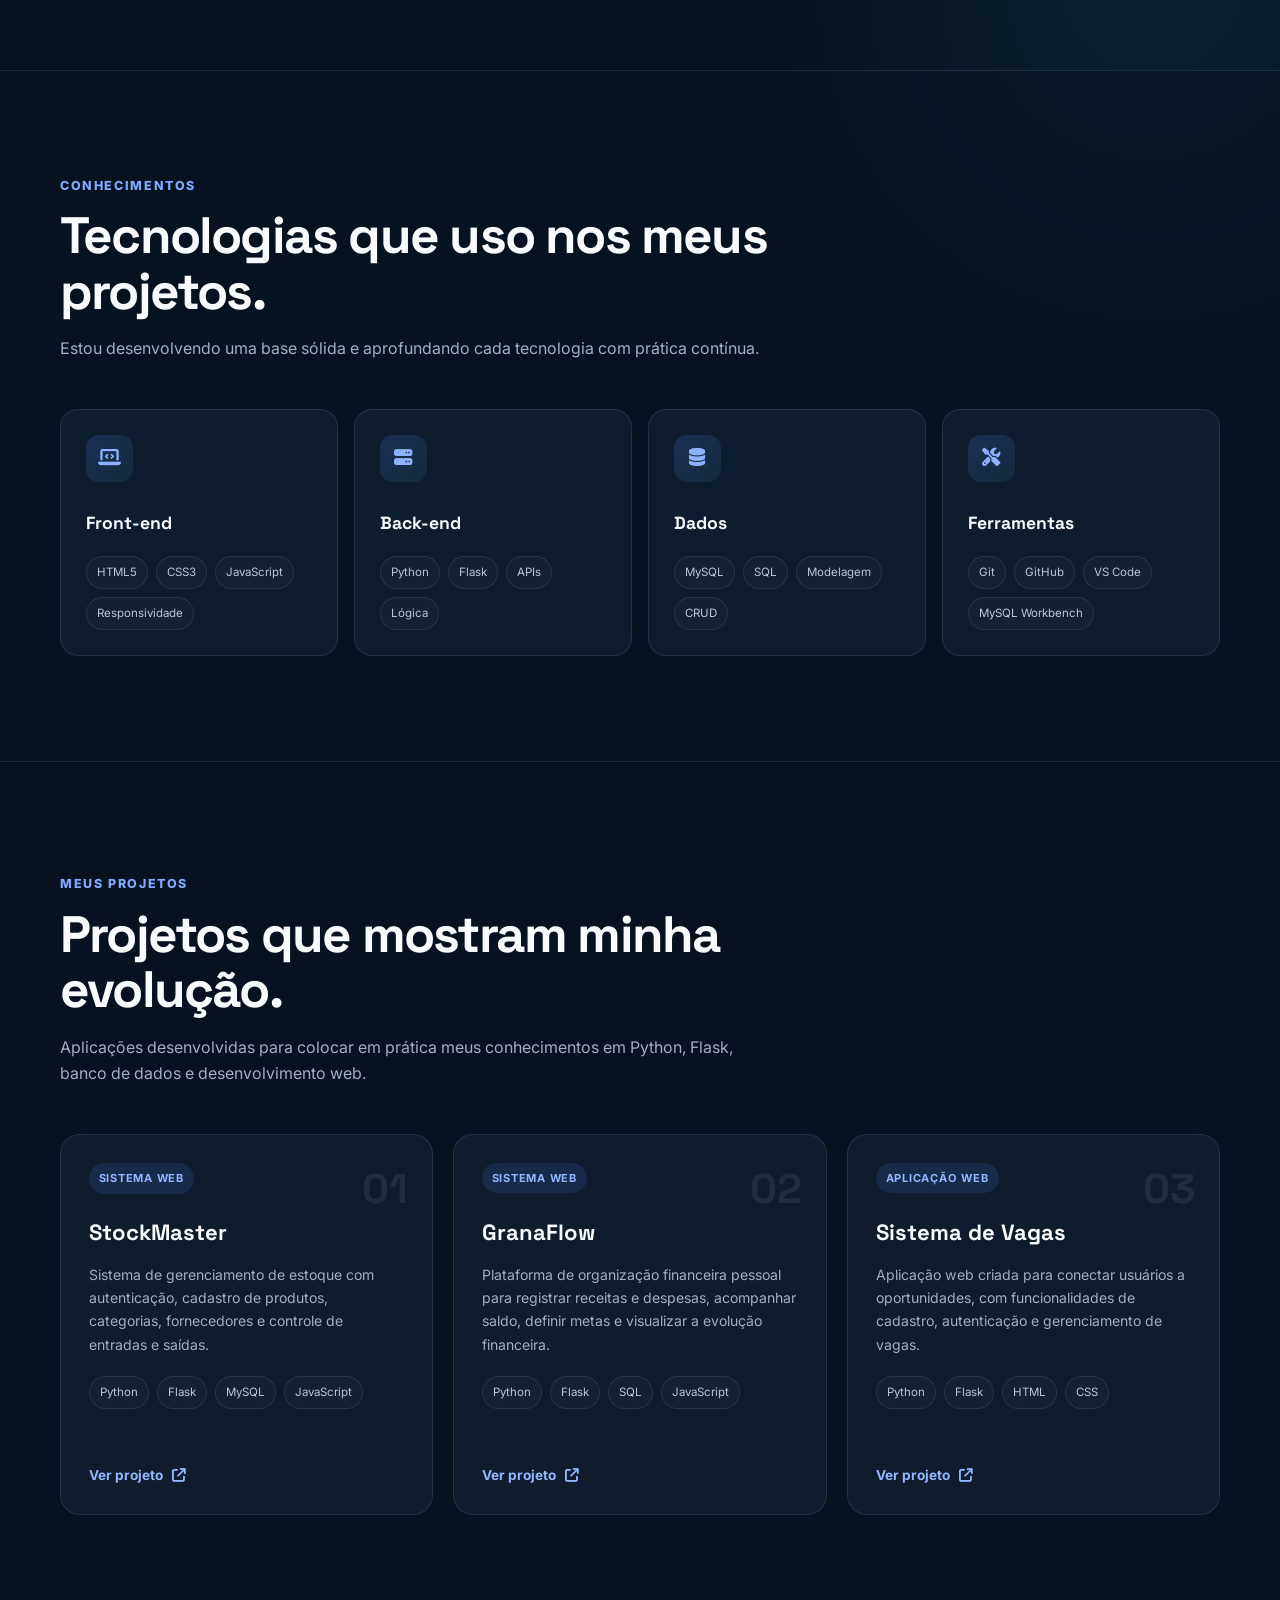
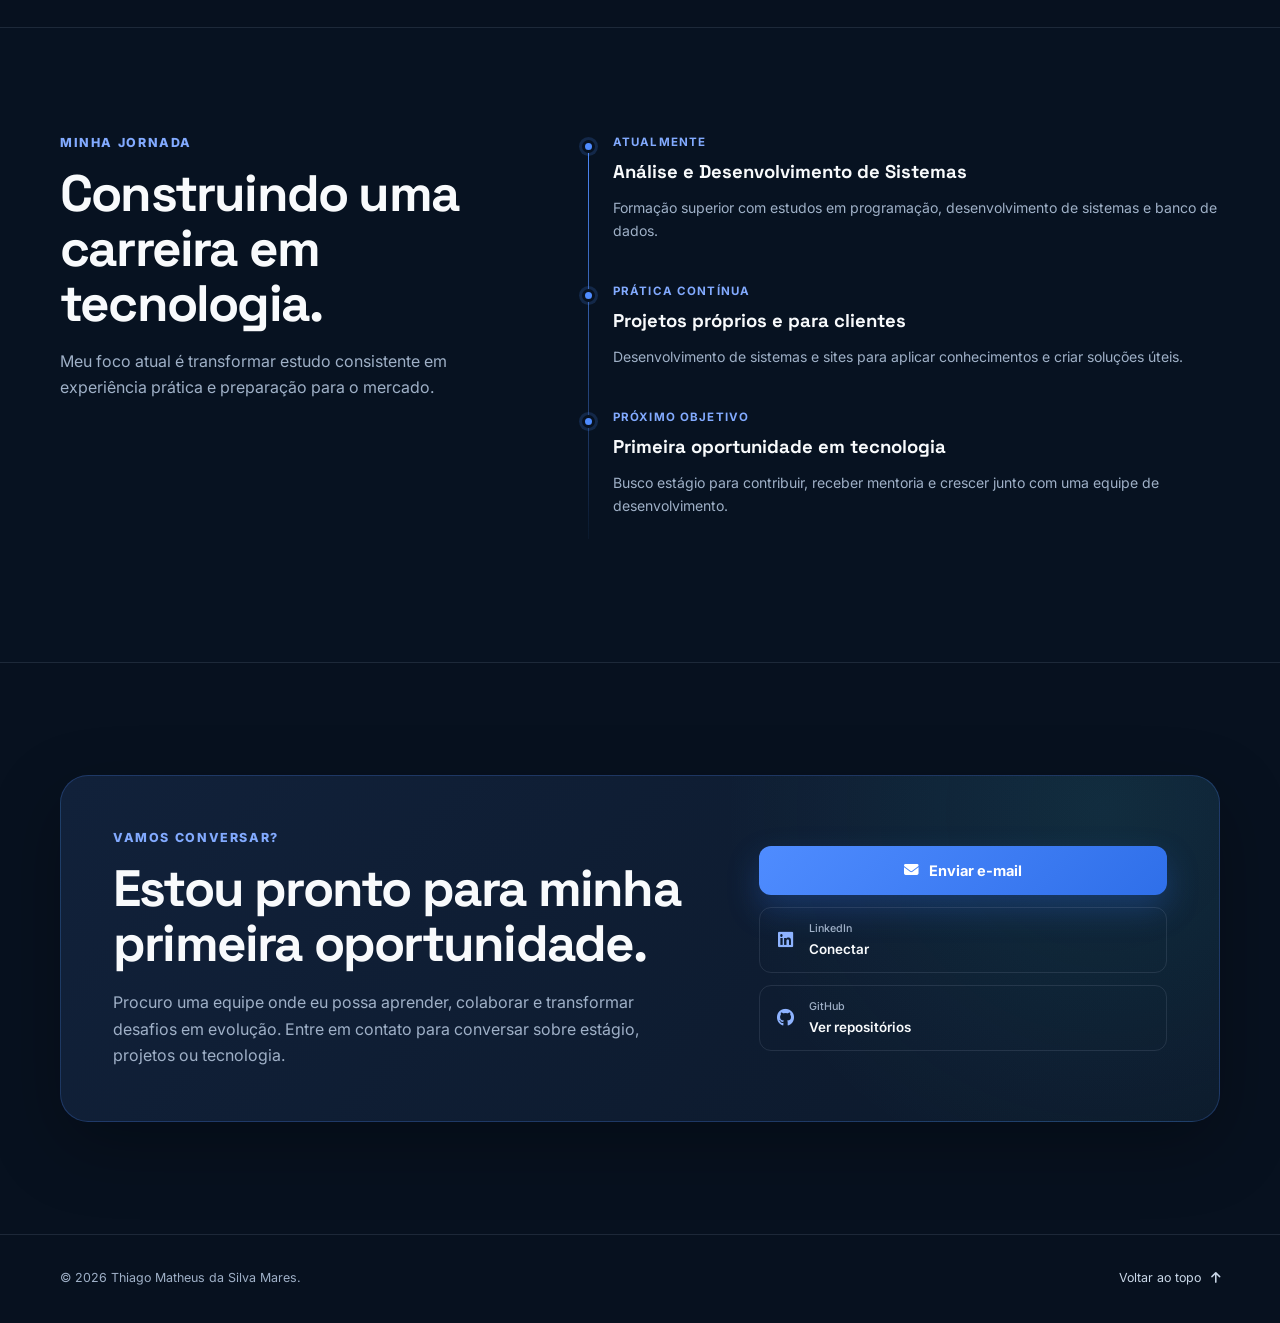
==== commit 6adde8d8: "..." ====
--- a/index.html
+++ b/index.html
@@ -21,8 +21,7 @@
     <header class="site-header" id="inicio">
         <nav class="navbar" aria-label="Navegação principal">
             <a class="brand" href="#inicio" aria-label="Página inicial de Thiago Matheus">
-                <span class="brand-mark">TM</span>
-                <span>Thiago Matheus</span>
+            
             </a>
 
             <button class="menu-button" type="button" aria-label="Abrir menu" aria-expanded="false" aria-controls="main-menu">
@@ -74,8 +73,8 @@
 
                 <ul class="hero-highlights" aria-label="Destaques profissionais">
                     <li><strong>ADS</strong><span>em andamento</span></li>
-                    <li><strong>3+</strong><span>projetos web publicados</span></li>
-                    <li><strong>Full stack</strong><span>em desenvolvimento</span></li>
+                    <li><strong>3</strong><span>projetos no portfólio</span></li>
+                    <li><strong>Back-end</strong><span>em desenvolvimento</span></li>
                 </ul>
             </div>
 
@@ -169,68 +168,113 @@
         </section>
 
         <section class="projects section-shell" id="projetos">
-            <div class="section-heading reveal">
-                <p class="eyebrow">Projetos em destaque</p>
-                <h2>Aplicações que mostram minha evolução.</h2>
-                <p>Cada projeto representa um desafio diferente e uma nova etapa do meu aprendizado.</p>
-            </div>
-
-           <div class="featured-project reveal">
-
-    <div class="project-preview stockmaster-preview">
-        <img 
-            src="Banco-de-dados/img/stockmaster.jpeg" 
-            alt="Dashboard do sistema StockMaster"
-            class="stockmaster-image"
-        >
+
+    <div class="section-heading reveal">
+        <p class="eyebrow">Meus projetos</p>
+        <h2>Projetos que mostram minha evolução.</h2>
+        <p>
+            Aplicações desenvolvidas para colocar em prática meus conhecimentos
+            em Python, Flask, banco de dados e desenvolvimento web.
+        </p>
     </div>
 
-
-                <div class="project-content">
-                    <div class="project-meta"><span class="badge">Projeto principal</span><span>Projeto Publicado</span></div>
-                    <h3>StockMaster</h3>
-                    <p>
-                        Sistema de gerenciamento de estoque com autenticação, dashboard, cadastro de produtos,
-                        categorias e estrutura para controle de entradas e saídas. O projeto integra interface,
-                        regras de negócio e banco de dados em uma aplicação completa.
-                    </p>
-                    <ul class="project-results">
-                        <li><i class="fa-solid fa-check"></i> Autenticação com senhas protegidas por hash</li>
-                        <li><i class="fa-solid fa-check"></i> CRUD conectado ao MySQL</li>
-                        <li><i class="fa-solid fa-check"></i> Interface responsiva e organizada por módulo</li>
-                    </ul>
-                    <div class="tech-list"><span>Python</span><span>Flask</span><span>MySQL</span><span>JavaScript</span></div>
-                    <a class="text-link" href="https://stockmaster-thiago3.onrender.com" target="_blank" rel="noopener noreferrer">Ver projeto<i class="fa-solid fa-arrow-up-right-from-square"></i></a>
-                </div>
-            </div>
-
-            <div class="project-grid">
-                <article class="project-card reveal">
-                    <div class="project-number">02</div>
-                    <span class="badge badge-alt">Aplicação web</span>
-                    <h3>Sistema de Vagas</h3>
-                    <p>Aplicação criada para conectar usuários a oportunidades, com cadastro, login e gerenciamento de vagas.</p>
-                    <div class="tech-list"><span>Python</span><span>Flask</span><span>HTML</span><span>CSS</span></div>
-                    <a class="text-link" href="https://sistemavagas.netlify.app/" target="_blank" rel="noopener noreferrer">Ver projeto <i class="fa-solid fa-arrow-up-right-from-square"></i></a>
-                </article>
-
-               
-
-                <article class="project-card reveal">
-                    <div class="project-number">04</div>
-                    <span class="badge badge-alt">Banco de dados</span>
-                    <h3>Modelagem de Dados</h3>
-                    <p>Projetos conceituais e lógicos para praticar entidades, relacionamentos, normalização e consultas SQL.</p>
-                    <div class="tech-list"><span>MySQL</span><span>SQL</span><span>BRModelo</span></div>
-                    <a class="text-link" href="Banco-de-dados/banco-dados.html">Ver modelagens <i class="fa-solid fa-arrow-right"></i></a>
-                </article>
-            </div>
-
-            <div class="center-action reveal">
-                <a class="button button-secondary" href="Meus-projetos/projetos.html">Ver todos os projetos <i class="fa-solid fa-arrow-right"></i></a>
-            </div>
-        </section>
-
+    <div class="project-grid">
+
+        <!-- STOCKMASTER -->
+        <article class="project-card reveal">
+            <div class="project-number">01</div>
+
+            <span class="badge badge-alt">Sistema Web</span>
+
+            <h3>StockMaster</h3>
+
+            <p>
+                Sistema de gerenciamento de estoque com autenticação,
+                cadastro de produtos, categorias, fornecedores e controle
+                de entradas e saídas.
+            </p>
+
+            <div class="tech-list">
+                <span>Python</span>
+                <span>Flask</span>
+                <span>MySQL</span>
+                <span>JavaScript</span>
+            </div>
+
+            <a class="text-link"
+               href="https://stockmaster-thiago3.onrender.com"
+               target="_blank"
+               rel="noopener noreferrer">
+                Ver projeto
+                <i class="fa-solid fa-arrow-up-right-from-square"></i>
+            </a>
+        </article>
+
+
+        <!-- GRANAFLOW -->
+        <article class="project-card reveal">
+            <div class="project-number">02</div>
+
+            <span class="badge badge-alt">Sistema Web</span>
+
+            <h3>GranaFlow</h3>
+
+            <p>
+                Plataforma de organização financeira pessoal para registrar
+                receitas e despesas, acompanhar saldo, definir metas e
+                visualizar a evolução financeira.
+            </p>
+
+            <div class="tech-list">
+                <span>Python</span>
+                <span>Flask</span>
+                <span>SQL</span>
+                <span>JavaScript</span>
+            </div>
+
+            <a class="text-link"
+               href="LINK-DO-GRANAFLOW"
+               target="_blank"
+               rel="noopener noreferrer">
+                Ver projeto
+                <i class="fa-solid fa-arrow-up-right-from-square"></i>
+            </a>
+        </article>
+
+
+        <!-- SISTEMA DE VAGAS -->
+        <article class="project-card reveal">
+            <div class="project-number">03</div>
+
+            <span class="badge badge-alt">Aplicação Web</span>
+
+            <h3>Sistema de Vagas</h3>
+
+            <p>
+                Aplicação web criada para conectar usuários a oportunidades,
+                com funcionalidades de cadastro, autenticação e
+                gerenciamento de vagas.
+            </p>
+
+            <div class="tech-list">
+                <span>Python</span>
+                <span>Flask</span>
+                <span>HTML</span>
+                <span>CSS</span>
+            </div>
+
+            <a class="text-link"
+               href="https://sistemavagas.netlify.app/"
+               target="_blank"
+               rel="noopener noreferrer">
+                Ver projeto
+                <i class="fa-solid fa-arrow-up-right-from-square"></i>
+            </a>
+        </article>
+
+    </div>
+</section>
+            
         <section class="journey-section" id="jornada">
             <div class="section-shell journey-grid">
                 <div class="section-heading reveal">
@@ -291,4 +335,4 @@
 
     <script src="script.js"></script>
 </body>
-</html>
+</html>
--- a/estilo/style.css
+++ b/estilo/style.css
@@ -148,16 +148,38 @@
 .text-link:hover i { transform: translate(3px, -2px); }
 .project-grid {
     display: grid;
-    grid-template-columns: repeat(2, minmax(0, 400px));
-    justify-content: center;
+    grid-template-columns: repeat(3, 1fr);
     gap: 20px;
-}
-.project-card { position: relative; min-height: 365px; padding: 28px; border-radius: 20px; transition: transform .25s, border-color .25s; }
+    align-items: stretch;
+    margin-top: 24px;
+}
+.project-card {
+    position: relative;
+    display: flex;
+    flex-direction: column;
+    min-height: 365px;
+    padding: 28px;
+    border-radius: 20px;
+    transition: transform .25s, border-color .25s;
+}
 .project-card:hover { transform: translateY(-5px); border-color: rgba(79,140,255,.38); }
 .project-number { position: absolute; top: 20px; right: 24px; color: rgba(255,255,255,.08); font-family: "Space Grotesk"; font-size: 2.6rem; font-weight: 700; }
 .project-card h3 { margin-bottom: 13px; font-size: 1.38rem; }
-.project-card > p { min-height: 116px; color: var(--muted); font-size: .88rem; }
-.project-card .tech-list { margin: 20px 0 24px; }
+.project-card > p {
+    flex: 1;
+    min-height: auto;
+    color: var(--muted);
+    font-size: .88rem;
+}
+.project-card .tech-list {
+    min-height: 64px;
+    margin: 20px 0 24px;
+    align-content: flex-start;
+}
+
+.project-card .text-link {
+    margin-top: auto;
+}
 .center-action { display: flex; justify-content: center; margin-top: 36px; }
 
 .journey-grid { display: grid; grid-template-columns: .82fr 1.18fr; gap: 80px; align-items: start; }
@@ -194,7 +216,7 @@
     .hero-visual { margin-top: 22px; }
     .about-grid, .featured-project, .journey-grid, .contact-card { grid-template-columns: 1fr; }
     .skills-grid { grid-template-columns: repeat(2, 1fr); }
-    .project-grid { grid-template-columns: 1fr 1fr; }
+    .project-grid { grid-template-columns: repeat(2, 1fr); }
     .featured-project .project-preview { min-height: 360px; }
     .journey-grid { gap: 28px; }
 }
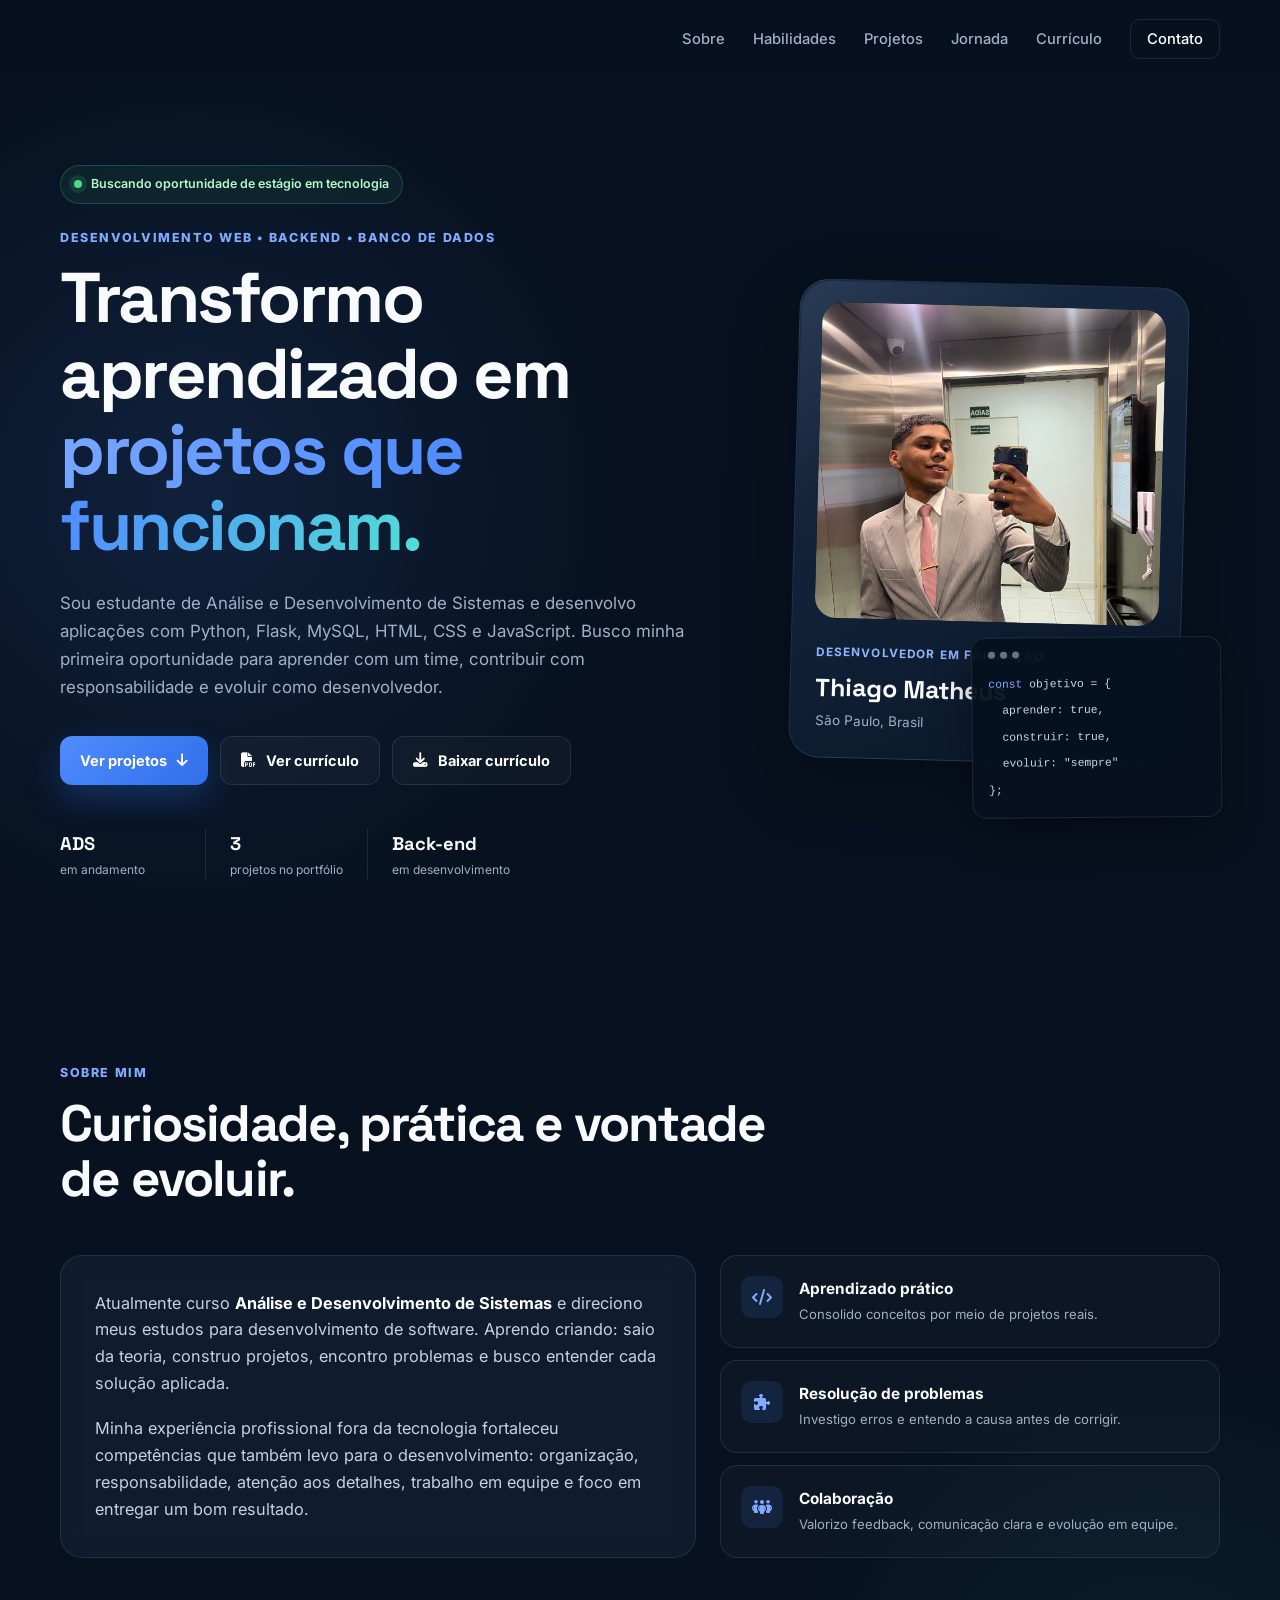
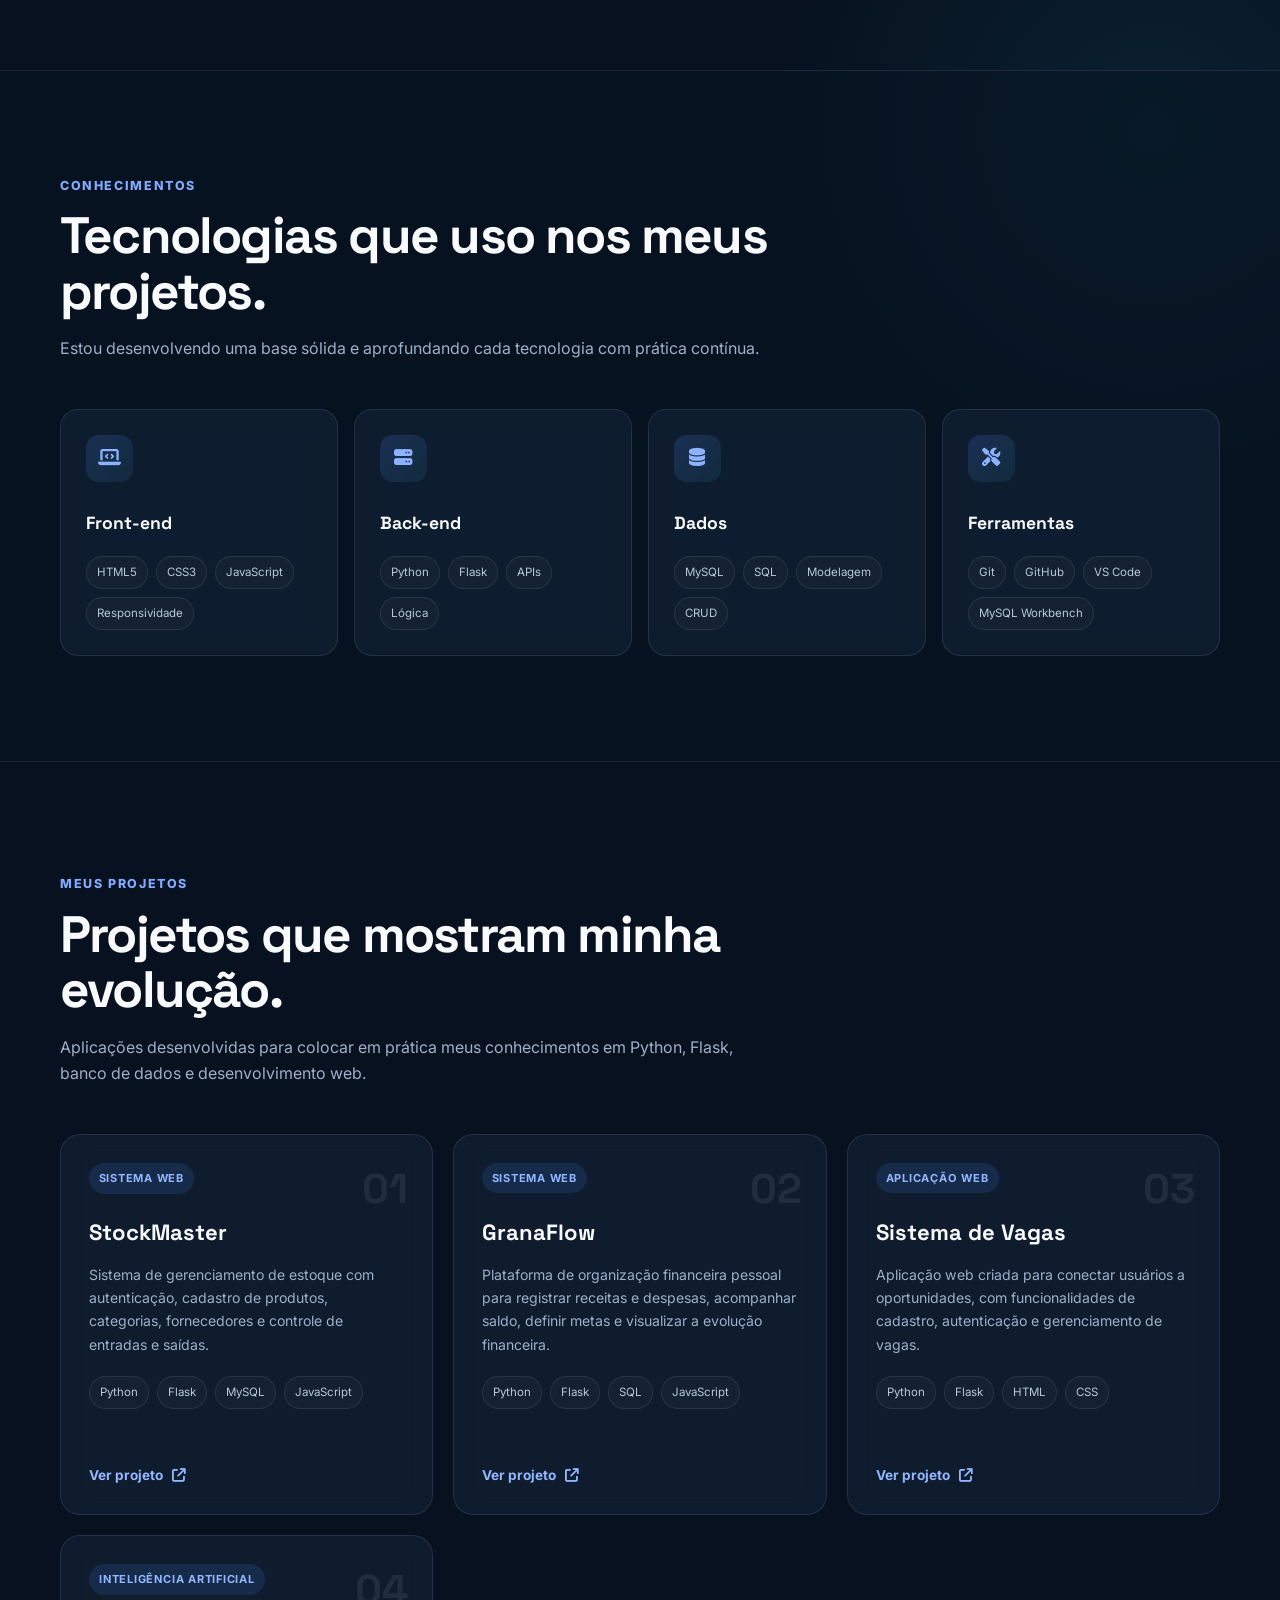
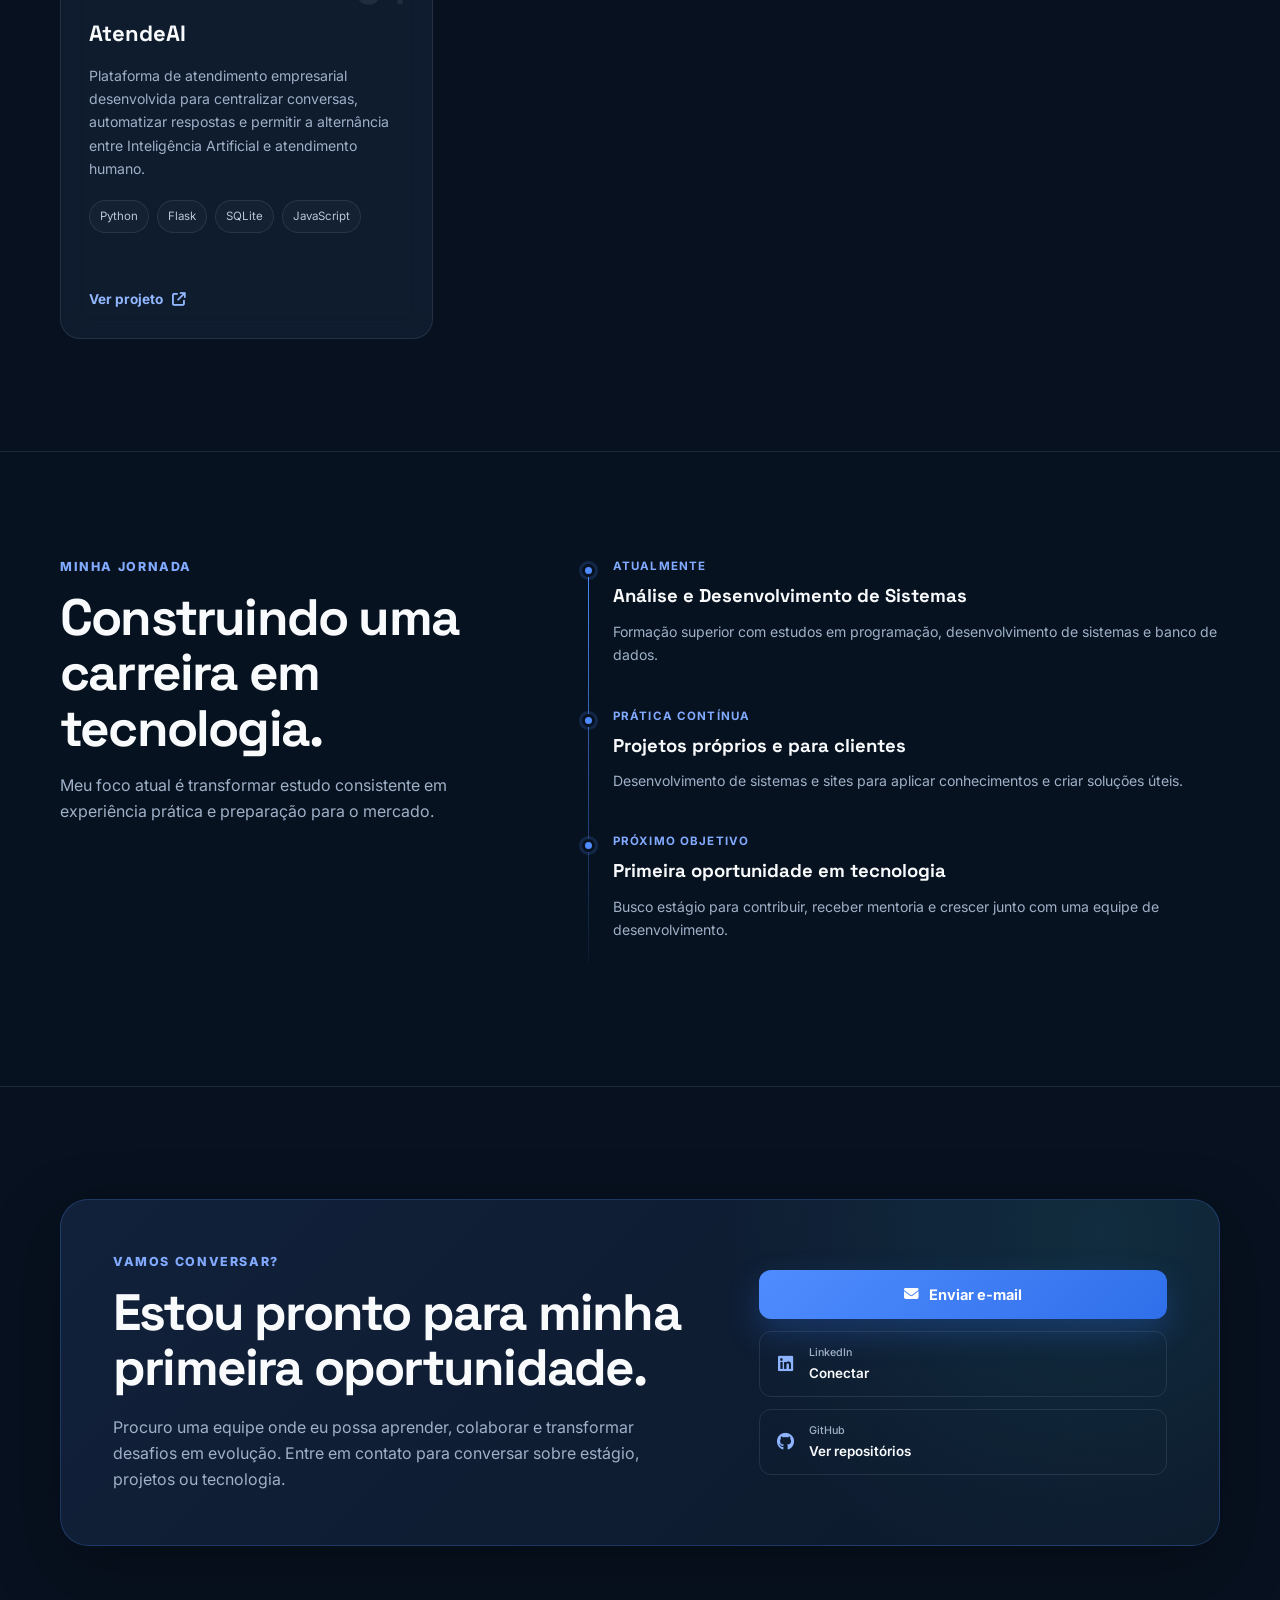
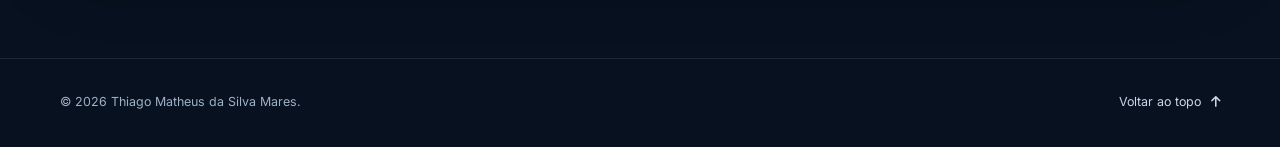
==== commit b9c6021f: "..." ====
--- a/index.html
+++ b/index.html
@@ -233,7 +233,7 @@
             </div>
 
             <a class="text-link"
-               href="LINK-DO-GRANAFLOW"
+               href="https://granaflow-s0bc.onrender.com"
                target="_blank"
                rel="noopener noreferrer">
                 Ver projeto
@@ -267,6 +267,36 @@
                href="https://sistemavagas.netlify.app/"
                target="_blank"
                rel="noopener noreferrer">
+                Ver projeto
+                <i class="fa-solid fa-arrow-up-right-from-square"></i>
+            </a>
+        </article>
+
+        <!-- ATENDEAI -->
+        <article class="project-card reveal">
+            <div class="project-number">04</div>
+
+            <span class="badge badge-alt">Inteligência Artificial</span>
+
+            <h3>AtendeAI</h3>
+
+            <p>
+                Plataforma de atendimento empresarial desenvolvida para
+                centralizar conversas, automatizar respostas e permitir
+                a alternância entre Inteligência Artificial e atendimento humano.
+            </p>
+
+            <div class="tech-list">
+                <span>Python</span>
+                <span>Flask</span>
+                <span>SQLite</span>
+                <span>JavaScript</span>
+            </div>
+
+            <a class="text-link"
+            href="https://atendeia.onrender.com/"
+            target="_blank"
+            rel="noopener noreferrer">
                 Ver projeto
                 <i class="fa-solid fa-arrow-up-right-from-square"></i>
             </a>
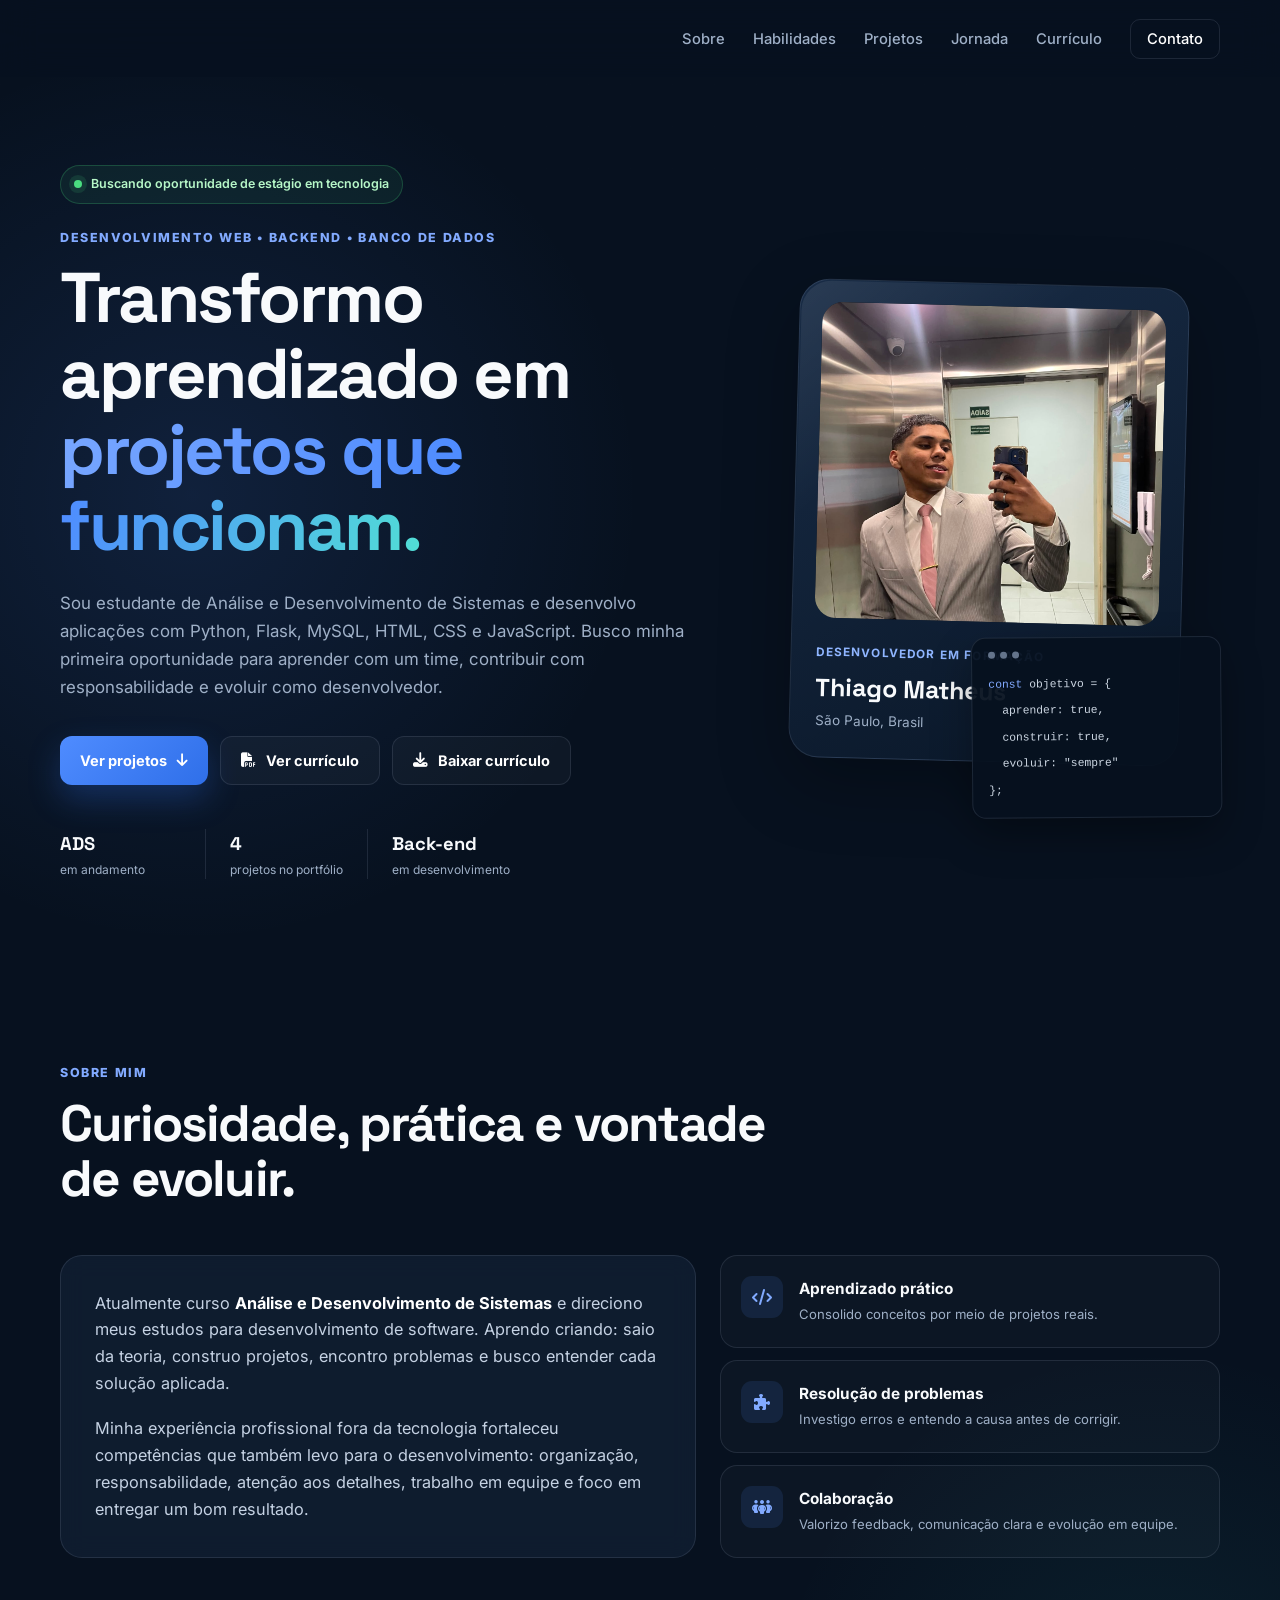
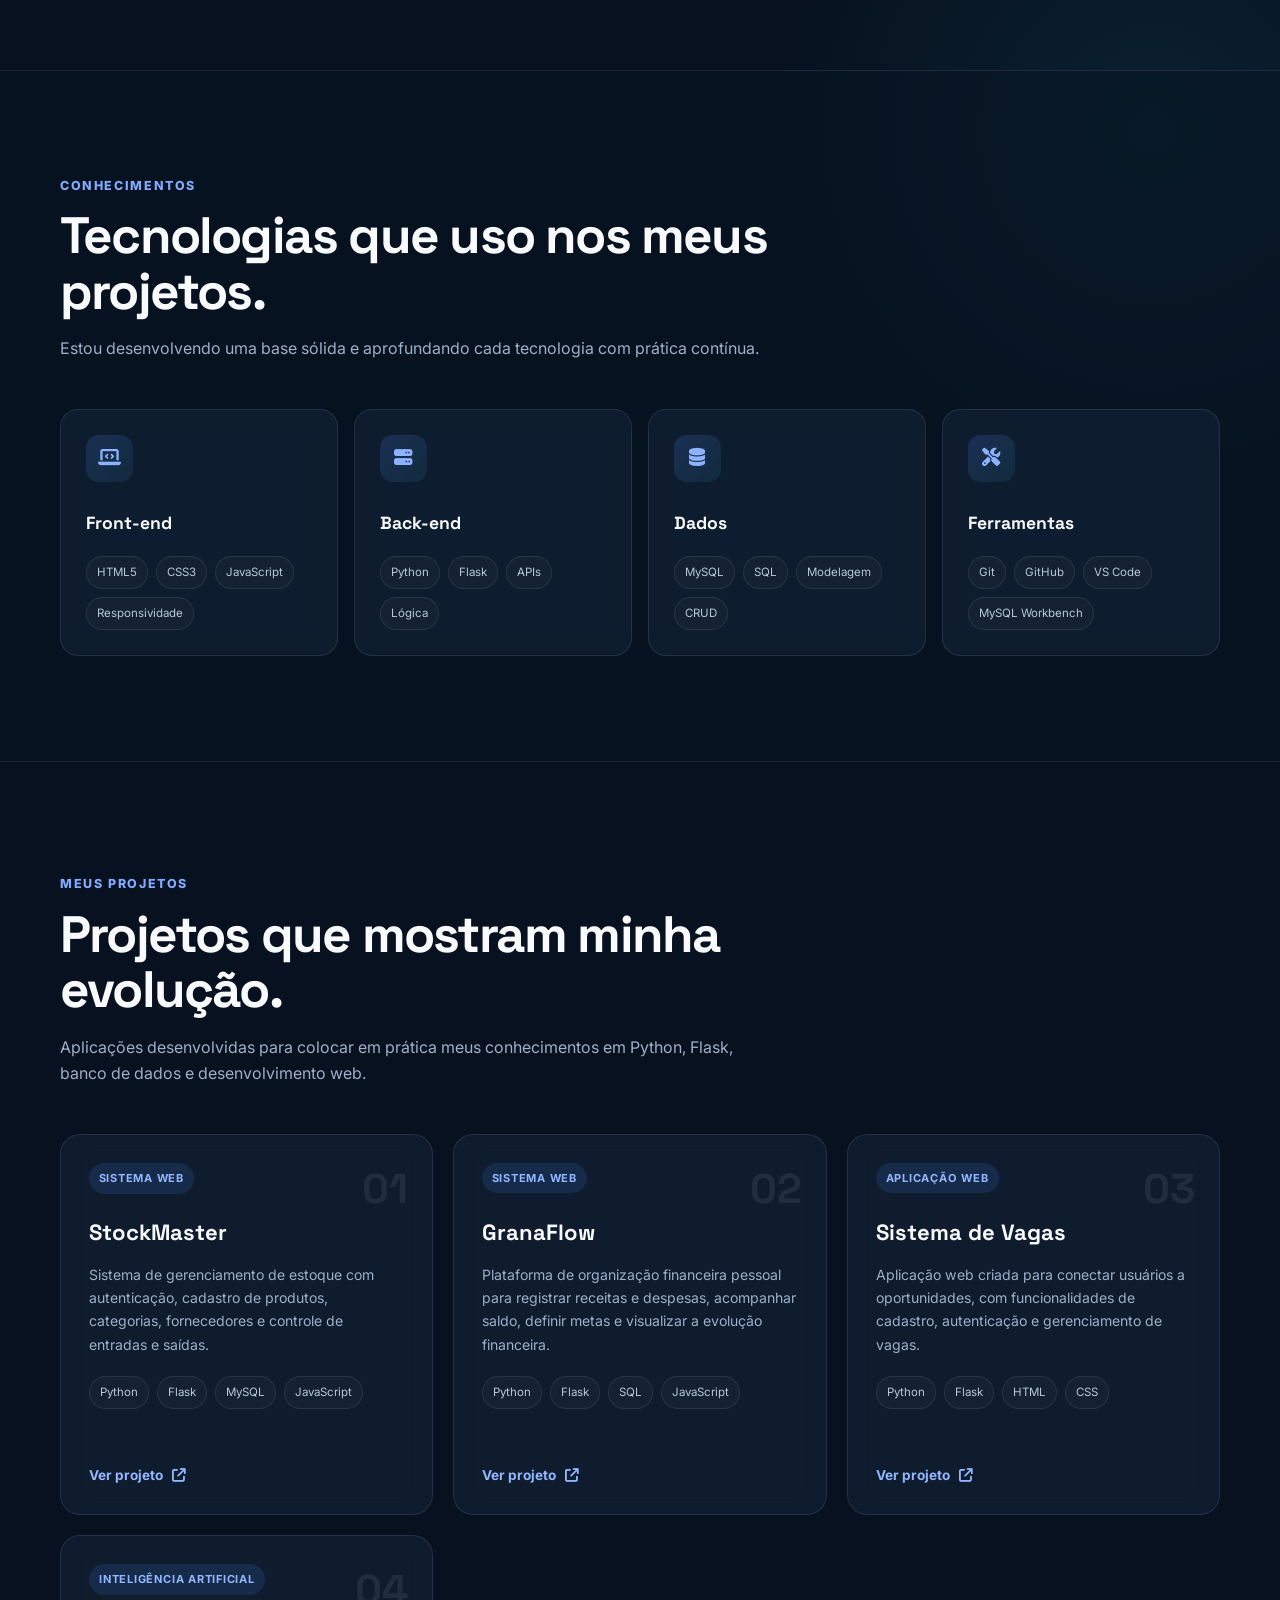
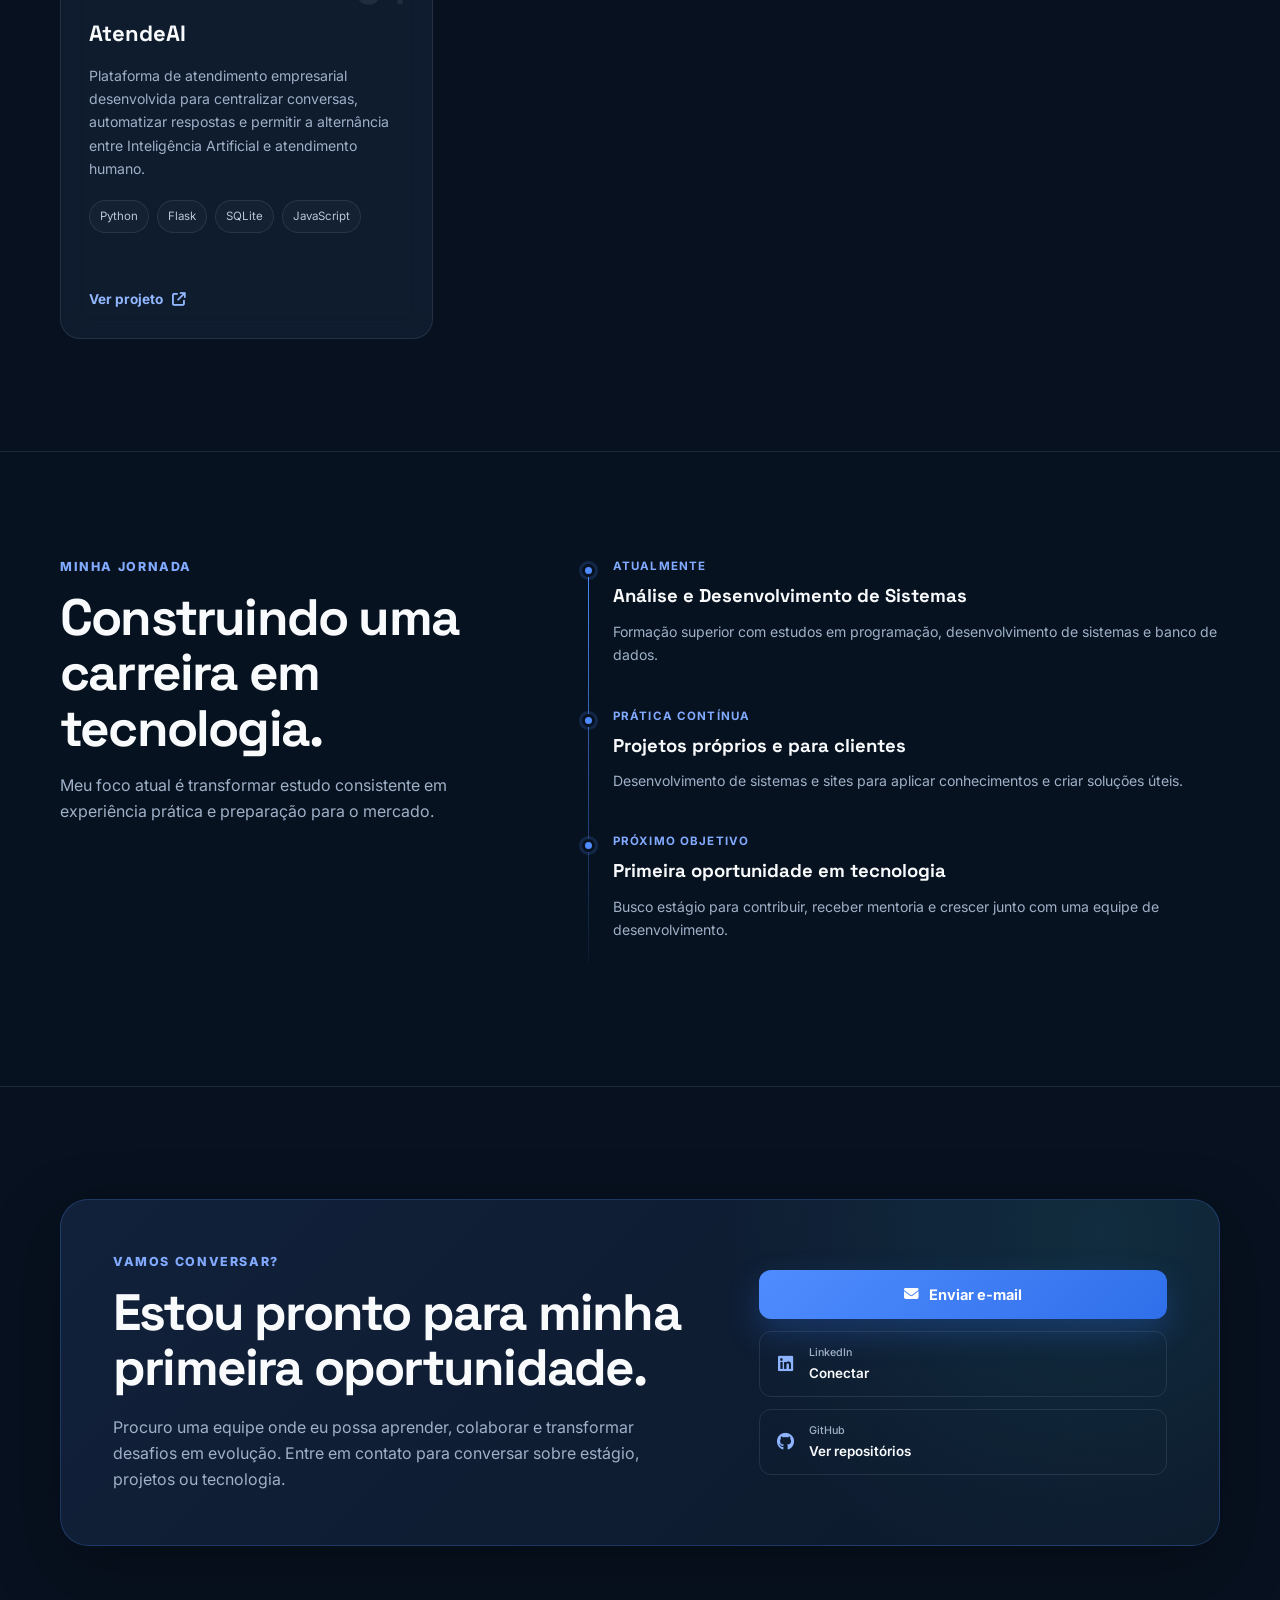
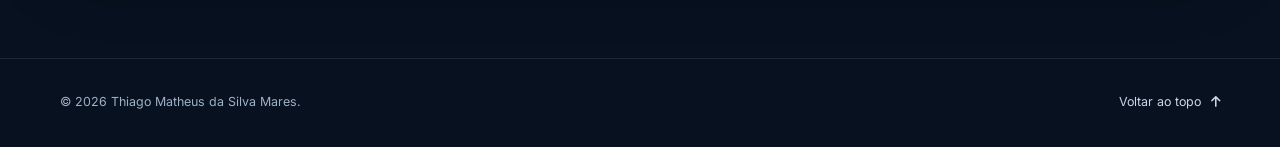
==== commit d3deb3f8: "..." ====
--- a/index.html
+++ b/index.html
@@ -33,7 +33,7 @@
                 <li><a href="#habilidades">Habilidades</a></li>
                 <li><a href="#projetos">Projetos</a></li>
                 <li><a href="#jornada">Jornada</a></li>
-                <li><a href="assets/curriculo/Curriculo_Thiago_Matheus_Atualizado.pdf2.pdf" target="_blank">Currículo</a></li>
+                <li><a href="assets/curriculo/Curriculo_Thiago_Matheus.pdf" target="_blank">Currículo</a></li>
                 <li><a class="nav-cta" href="#contato">Contato</a></li>
             </ul>
         </nav>
@@ -61,11 +61,11 @@
                         Ver projetos
                         <i class="fa-solid fa-arrow-down"></i>
                     </a>
-                    <a class="button button-secondary" href="assets/curriculo/Curriculo_Thiago_Matheus_Atualizado.pdf2.pdf" target="_blank" rel="noopener noreferrer">
+                    <a class="button button-secondary" href="assets/curriculo/Curriculo_Thiago_Matheus.pdf" target="_blank" rel="noopener noreferrer">
                         <i class="fa-solid fa-file-pdf"></i>
                         Ver currículo
                     </a>
-                    <a class="button button-secondary" href="assets/curriculo/Curriculo_Thiago_Matheus_Atualizado.pdf2.pdf" download>
+                    <a class="button button-secondary" href="assets/curriculo/Curriculo_Thiago_Matheus.pdf" download>
                         <i class="fa-solid fa-download"></i>
                         Baixar currículo
                     </a>
@@ -73,7 +73,7 @@
 
                 <ul class="hero-highlights" aria-label="Destaques profissionais">
                     <li><strong>ADS</strong><span>em andamento</span></li>
-                    <li><strong>3</strong><span>projetos no portfólio</span></li>
+                    <li><strong>4</strong><span>projetos no portfólio</span></li>
                     <li><strong>Back-end</strong><span>em desenvolvimento</span></li>
                 </ul>
             </div>
--- a/estilo/style.css
+++ b/estilo/style.css
@@ -284,4 +284,8 @@
 
 .stockmaster-preview:hover .stockmaster-image {
     transform: scale(1.03);
+}
+
+html{
+    scroll-behavior: smooth;
 }
